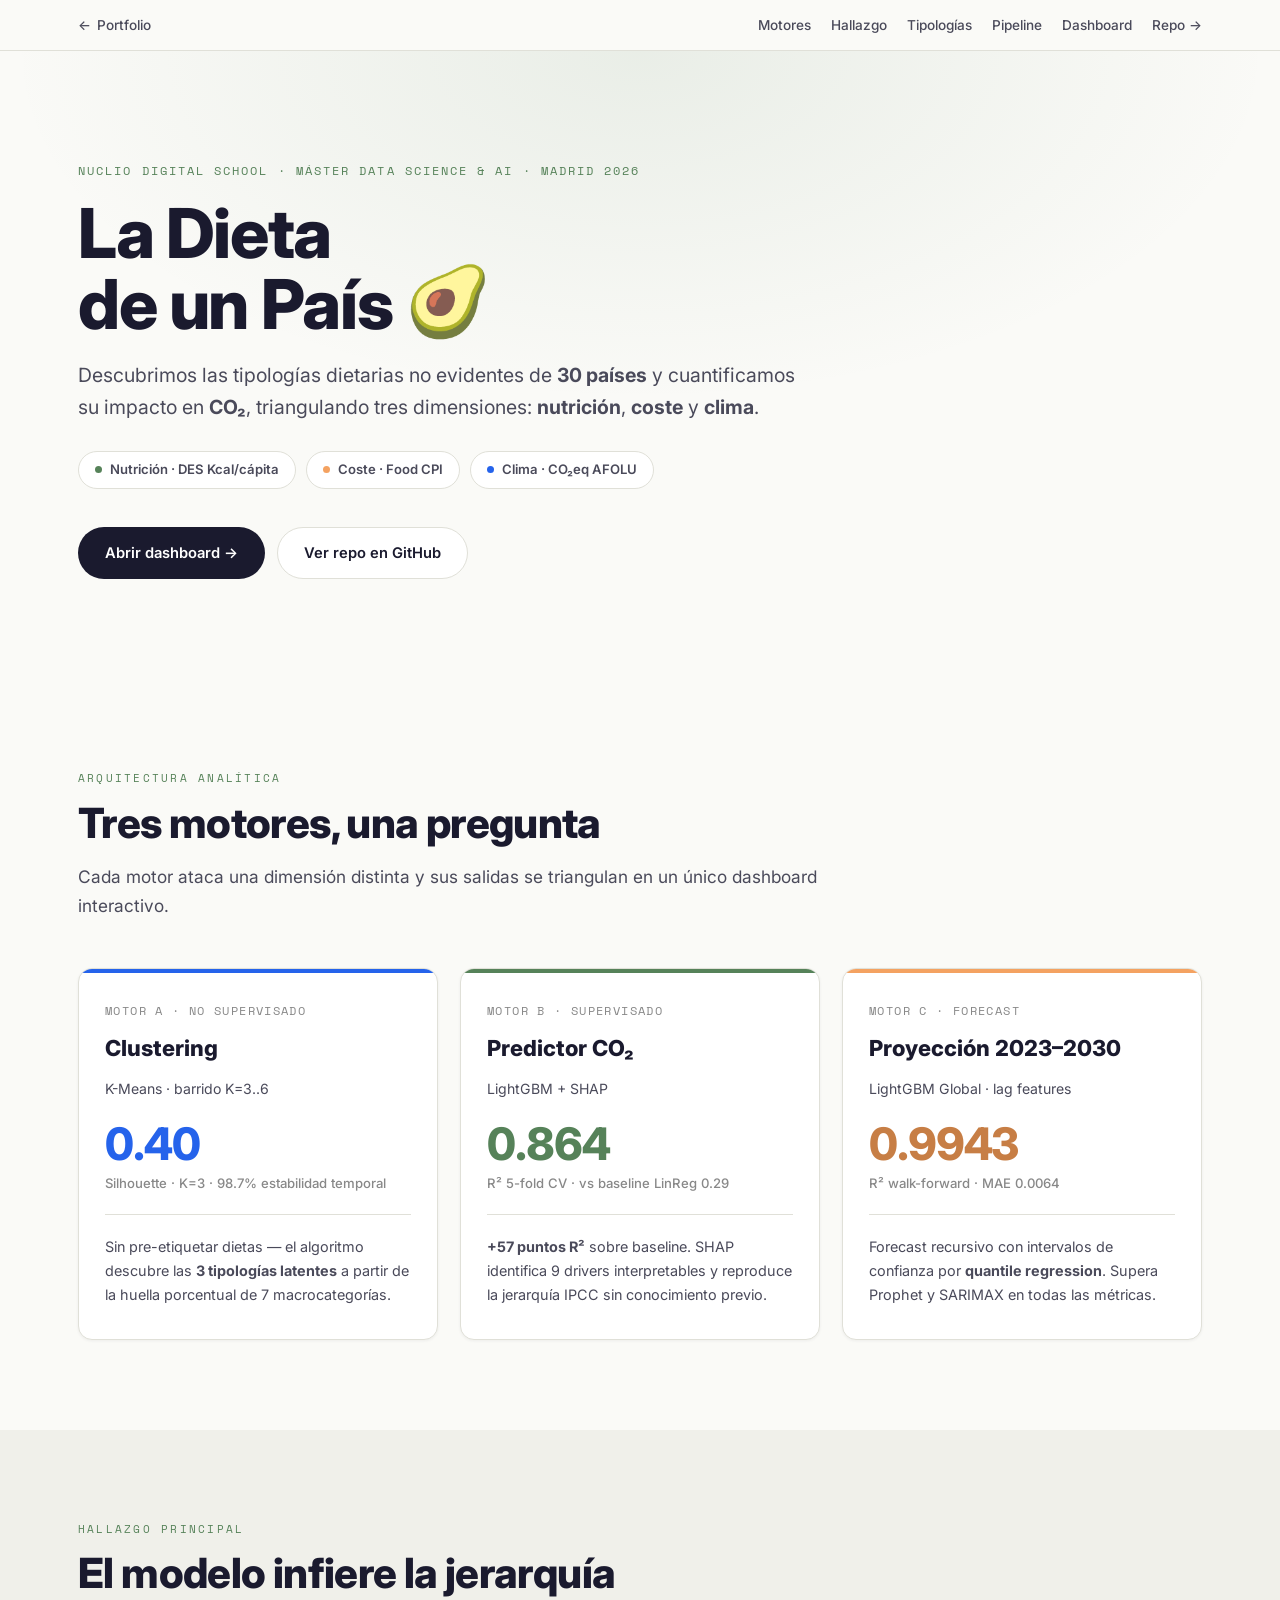
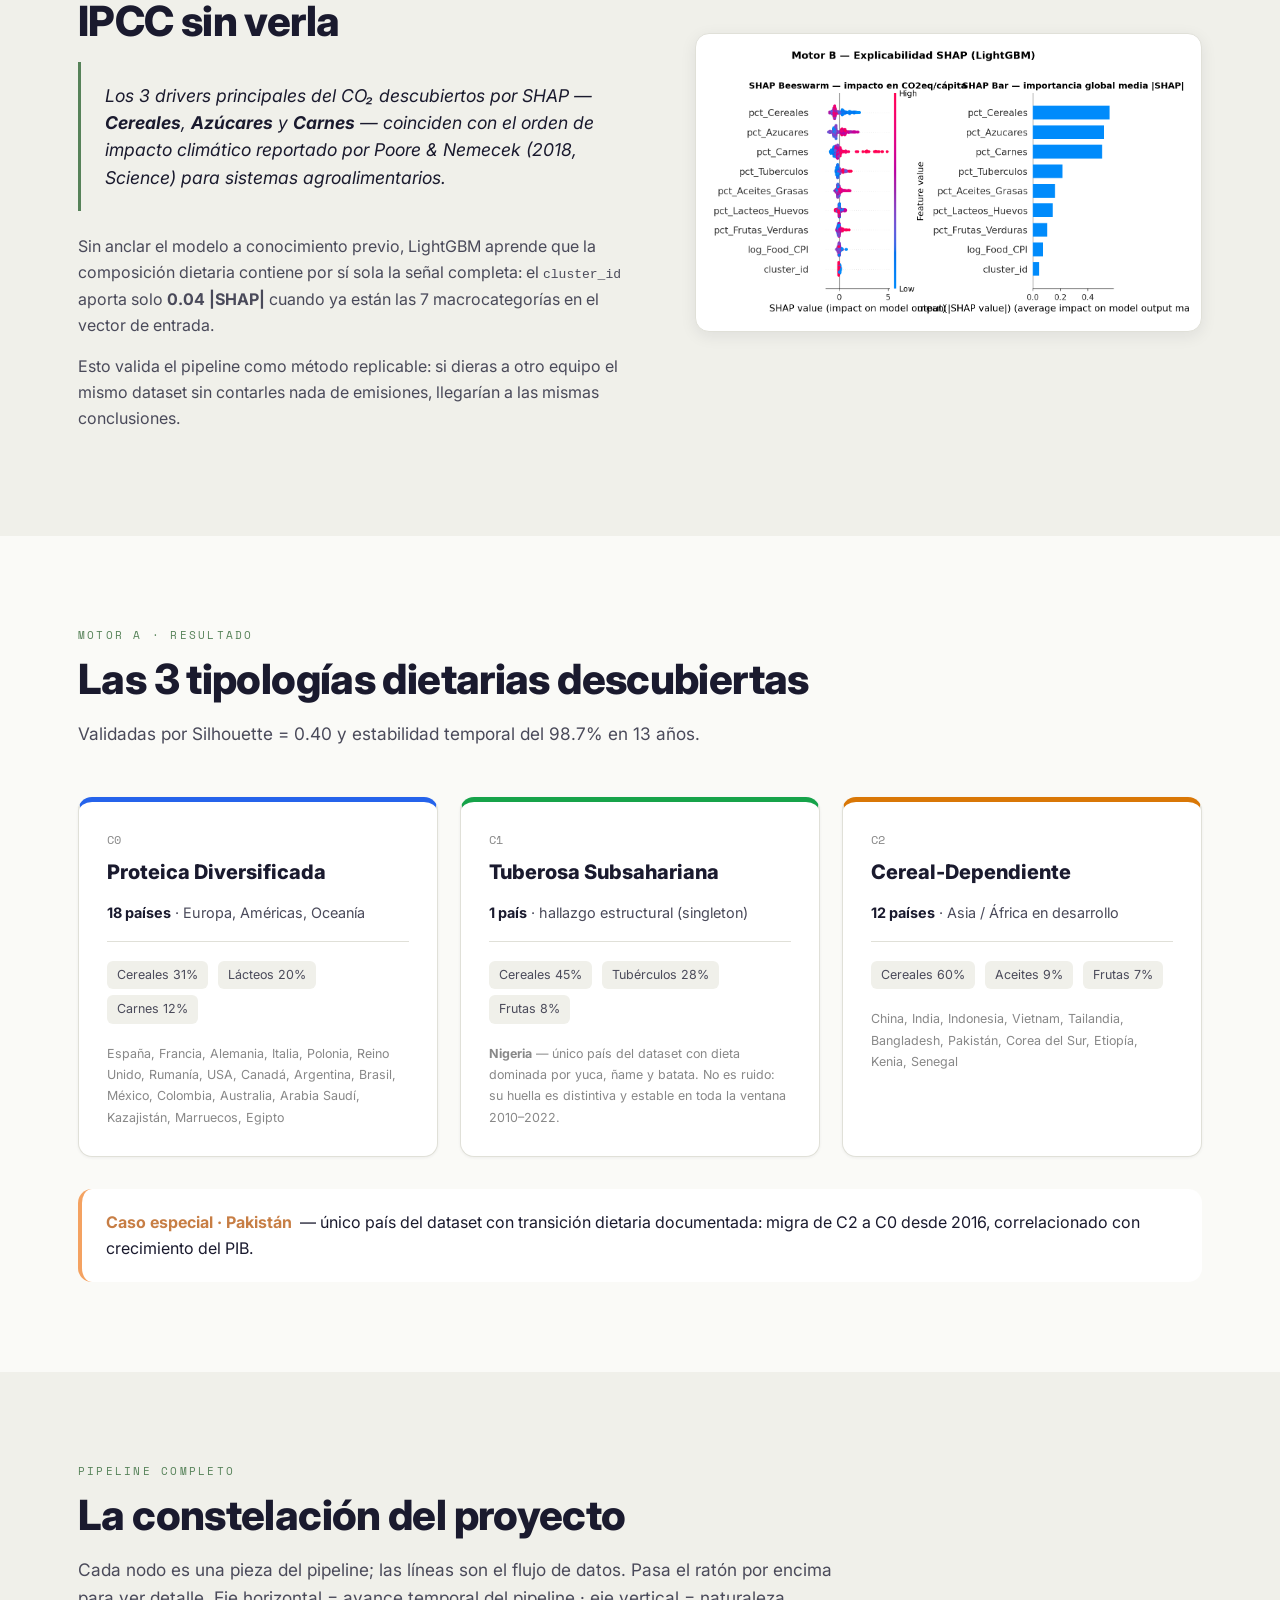
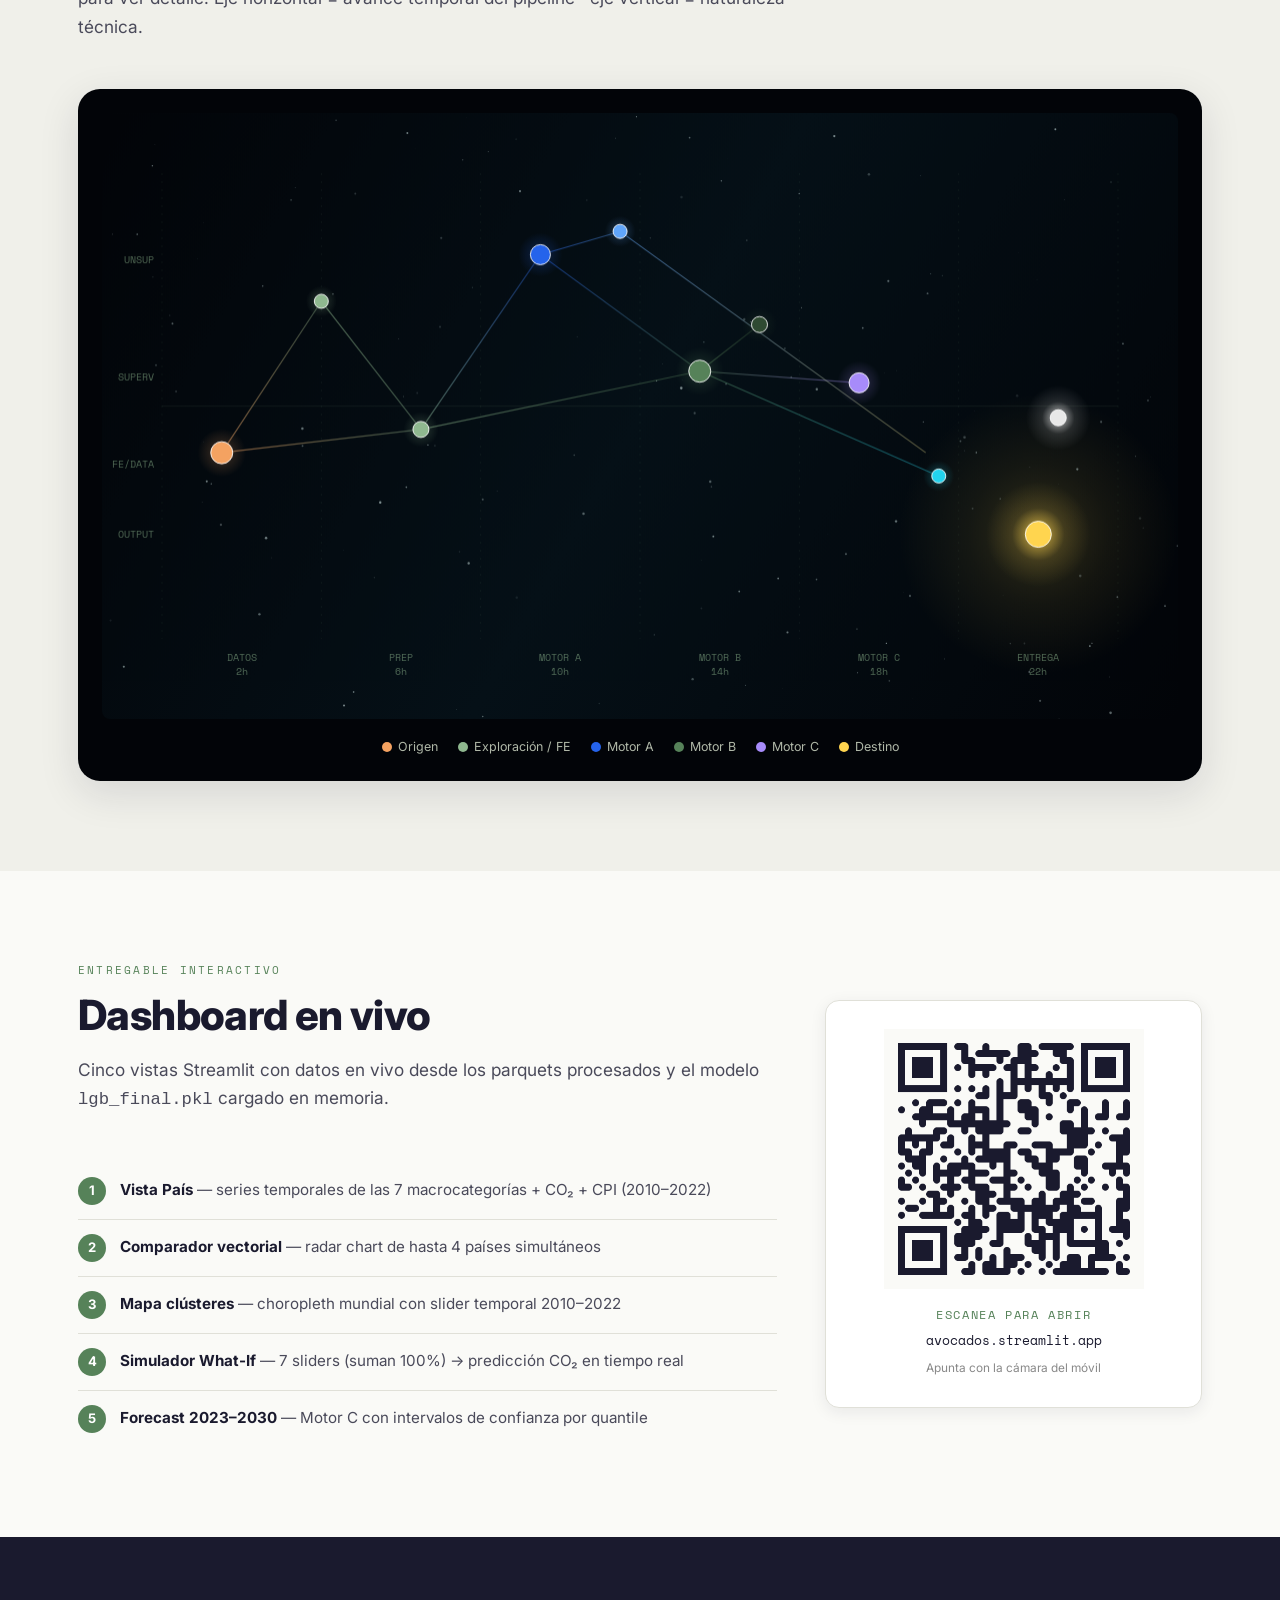
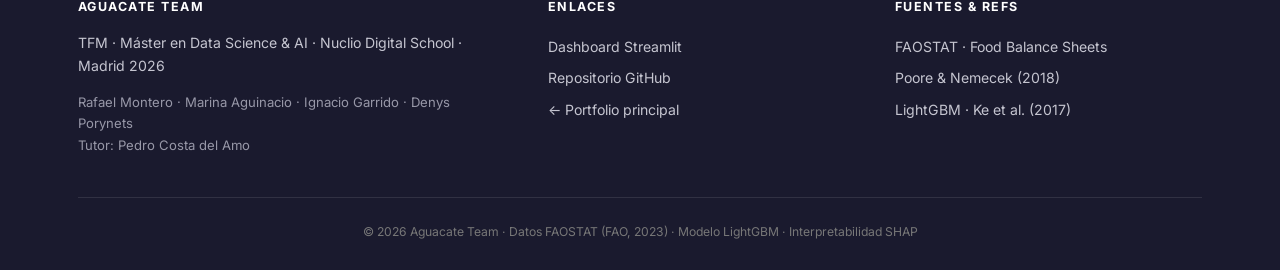
==== docs/index.html @ 92f0bb70 "Add GitHub Pages landing (docs/) — single-page scroll Secciones: - Hero con 3 pills (Nutrición/Coste" ====
<!DOCTYPE html>
<html lang="es">
<head>
<meta charset="UTF-8" />
<meta name="viewport" content="width=device-width, initial-scale=1.0" />
<title>La Dieta de un País · TFM Aguacate Team · Nuclio 2026</title>
<meta name="description" content="TFM Data Science — Triangulación nutrición × coste × clima con FAOSTAT · K-Means + LightGBM + SHAP + Forecast · Dashboard Streamlit" />
<meta name="author" content="Aguacate Team: Rafael Montero, Marina Aguinacio, Ignacio Garrido, Denys Porynets" />
<meta property="og:title" content="La Dieta de un País — TFM Aguacate Team" />
<meta property="og:description" content="Tipologías dietarias globales, huella de carbono y simulación what-if · 30 países · 2010–2030" />
<meta property="og:type" content="website" />

<link rel="preconnect" href="https://fonts.googleapis.com" />
<link rel="preconnect" href="https://fonts.gstatic.com" crossorigin />
<link href="https://fonts.googleapis.com/css2?family=Inter:wght@400;500;600;700;800&family=Space+Mono:wght@400;700&display=swap" rel="stylesheet" />
<link rel="stylesheet" href="assets/css/style.css" />
<link rel="icon" href="data:image/svg+xml,%3Csvg xmlns='http://www.w3.org/2000/svg' viewBox='0 0 100 100'%3E%3Ctext y='.9em' font-size='90'%3E🥑%3C/text%3E%3C/svg%3E" />
</head>
<body>

<!-- ══════════ NAV ══════════ -->
<nav class="nav">
  <div class="nav-inner">
    <a href="https://denysporynets.github.io" class="nav-back">
      <span>←</span> <span>Portfolio</span>
    </a>
    <div class="nav-links">
      <a href="#motores">Motores</a>
      <a href="#hallazgo">Hallazgo</a>
      <a href="#tipologias">Tipologías</a>
      <a href="#pipeline">Pipeline</a>
      <a href="#dashboard">Dashboard</a>
      <a href="https://github.com/denysporynets/tfm-la-dieta-de-un-pais" class="nav-cta">Repo →</a>
    </div>
  </div>
</nav>

<!-- ══════════ HERO ══════════ -->
<header class="hero">
  <div class="container">
    <div class="reveal">
      <div class="hero-eyebrow">Nuclio Digital School · Máster Data Science &amp; AI · Madrid 2026</div>
      <h1>La Dieta <br/>de un País <span class="avocado">🥑</span></h1>
      <p class="hero-sub">
        Descubrimos las tipologías dietarias no evidentes de <b>30 países</b> y cuantificamos
        su impacto en <b>CO₂</b>, triangulando tres dimensiones: <b>nutrición</b>, <b>coste</b> y <b>clima</b>.
      </p>
      <div class="pills">
        <span class="pill"><span class="dot"></span> Nutrición · DES Kcal/cápita</span>
        <span class="pill"><span class="dot"></span> Coste · Food CPI</span>
        <span class="pill"><span class="dot"></span> Clima · CO₂eq AFOLU</span>
      </div>
      <div class="hero-cta">
        <a href="https://avocados.streamlit.app" class="btn btn-primary" target="_blank" rel="noopener">
          Abrir dashboard →
        </a>
        <a href="https://github.com/denysporynets/tfm-la-dieta-de-un-pais" class="btn btn-ghost" target="_blank" rel="noopener">
          Ver repo en GitHub
        </a>
      </div>
    </div>
  </div>
</header>

<!-- ══════════ 3 MOTORES ══════════ -->
<section id="motores">
  <div class="container">
    <div class="reveal">
      <div class="section-eyebrow">Arquitectura analítica</div>
      <h2 class="section-title">Tres motores, una pregunta</h2>
      <p class="section-lead">
        Cada motor ataca una dimensión distinta y sus salidas se triangulan en un único dashboard interactivo.
      </p>
    </div>

    <div class="motor-grid">
      <div class="motor-card motor-a reveal">
        <div class="motor-label">Motor A · No supervisado</div>
        <h3 class="motor-name">Clustering</h3>
        <div class="motor-tech">K-Means · barrido K=3..6</div>
        <div class="motor-metric" data-target="0.40">0.40</div>
        <div class="motor-metric-lbl">Silhouette · K=3 · 98.7% estabilidad temporal</div>
        <div class="motor-desc">
          Sin pre-etiquetar dietas — el algoritmo descubre las <b>3 tipologías latentes</b>
          a partir de la huella porcentual de 7 macrocategorías.
        </div>
      </div>

      <div class="motor-card motor-b reveal">
        <div class="motor-label">Motor B · Supervisado</div>
        <h3 class="motor-name">Predictor CO₂</h3>
        <div class="motor-tech">LightGBM + SHAP</div>
        <div class="motor-metric" data-target="0.864">0.864</div>
        <div class="motor-metric-lbl">R² 5-fold CV · vs baseline LinReg 0.29</div>
        <div class="motor-desc">
          <b>+57 puntos R²</b> sobre baseline. SHAP identifica 9 drivers interpretables
          y reproduce la jerarquía IPCC sin conocimiento previo.
        </div>
      </div>

      <div class="motor-card motor-c reveal">
        <div class="motor-label">Motor C · Forecast</div>
        <h3 class="motor-name">Proyección 2023–2030</h3>
        <div class="motor-tech">LightGBM Global · lag features</div>
        <div class="motor-metric" data-target="0.9943">0.9943</div>
        <div class="motor-metric-lbl">R² walk-forward · MAE 0.0064</div>
        <div class="motor-desc">
          Forecast recursivo con intervalos de confianza por <b>quantile regression</b>.
          Supera Prophet y SARIMAX en todas las métricas.
        </div>
      </div>
    </div>
  </div>
</section>

<!-- ══════════ HALLAZGO ══════════ -->
<section id="hallazgo" class="alt">
  <div class="container">
    <div class="finding">
      <div class="finding-text reveal">
        <div class="section-eyebrow">Hallazgo principal</div>
        <h2 class="section-title">El modelo infiere la jerarquía IPCC sin verla</h2>
        <blockquote>
          Los 3 drivers principales del CO₂ descubiertos por SHAP — <b>Cereales</b>,
          <b>Azúcares</b> y <b>Carnes</b> — coinciden con el orden de impacto climático
          reportado por Poore &amp; Nemecek (2018, Science) para sistemas agroalimentarios.
        </blockquote>
        <p>
          Sin anclar el modelo a conocimiento previo, LightGBM aprende que la composición
          dietaria contiene por sí sola la señal completa: el <code>cluster_id</code> aporta
          solo <b>0.04 |SHAP|</b> cuando ya están las 7 macrocategorías en el vector de entrada.
        </p>
        <p>
          Esto valida el pipeline como método replicable: si dieras a otro equipo el mismo
          dataset sin contarles nada de emisiones, llegarían a las mismas conclusiones.
        </p>
      </div>
      <div class="finding-img reveal">
        <img src="assets/img/shap-global.png" alt="SHAP global beeswarm — 9 drivers CO₂" loading="lazy" />
      </div>
    </div>
  </div>
</section>

<!-- ══════════ TIPOLOGÍAS ══════════ -->
<section id="tipologias">
  <div class="container">
    <div class="reveal">
      <div class="section-eyebrow">Motor A · Resultado</div>
      <h2 class="section-title">Las 3 tipologías dietarias descubiertas</h2>
      <p class="section-lead">
        Validadas por Silhouette = 0.40 y estabilidad temporal del 98.7% en 13 años.
      </p>
    </div>

    <div class="cluster-grid">
      <div class="cluster-card c0 reveal">
        <div class="cluster-id">C0</div>
        <h3 class="cluster-name">Proteica Diversificada</h3>
        <div class="cluster-n"><b>18 países</b> · Europa, Américas, Oceanía</div>
        <div class="cluster-centroid">
          <span class="macro">Cereales 31%</span>
          <span class="macro">Lácteos 20%</span>
          <span class="macro">Carnes 12%</span>
        </div>
        <div class="cluster-countries">
          España, Francia, Alemania, Italia, Polonia, Reino Unido, Rumanía, USA, Canadá,
          Argentina, Brasil, México, Colombia, Australia, Arabia Saudí, Kazajistán, Marruecos, Egipto
        </div>
      </div>

      <div class="cluster-card c1 reveal">
        <div class="cluster-id">C1</div>
        <h3 class="cluster-name">Tuberosa Subsahariana</h3>
        <div class="cluster-n"><b>1 país</b> · hallazgo estructural (singleton)</div>
        <div class="cluster-centroid">
          <span class="macro">Cereales 45%</span>
          <span class="macro">Tubérculos 28%</span>
          <span class="macro">Frutas 8%</span>
        </div>
        <div class="cluster-countries">
          <b>Nigeria</b> — único país del dataset con dieta dominada por yuca, ñame y batata.
          No es ruido: su huella es distintiva y estable en toda la ventana 2010–2022.
        </div>
      </div>

      <div class="cluster-card c2 reveal">
        <div class="cluster-id">C2</div>
        <h3 class="cluster-name">Cereal-Dependiente</h3>
        <div class="cluster-n"><b>12 países</b> · Asia / África en desarrollo</div>
        <div class="cluster-centroid">
          <span class="macro">Cereales 60%</span>
          <span class="macro">Aceites 9%</span>
          <span class="macro">Frutas 7%</span>
        </div>
        <div class="cluster-countries">
          China, India, Indonesia, Vietnam, Tailandia, Bangladesh, Pakistán, Corea del Sur,
          Etiopía, Kenia, Senegal
        </div>
      </div>
    </div>

    <div class="cluster-special reveal">
      <strong>Caso especial · Pakistán</strong> &nbsp;— único país del dataset con transición
      dietaria documentada: migra de C2 a C0 desde 2016, correlacionado con crecimiento del PIB.
    </div>
  </div>
</section>

<!-- ══════════ PIPELINE · STELLAR CHART ══════════ -->
<section id="pipeline" class="alt">
  <div class="container">
    <div class="reveal">
      <div class="section-eyebrow">Pipeline completo</div>
      <h2 class="section-title">La constelación del proyecto</h2>
      <p class="section-lead">
        Cada nodo es una pieza del pipeline; las líneas son el flujo de datos. Pasa el ratón
        por encima para ver detalle. Eje horizontal = avance temporal del pipeline · eje vertical = naturaleza técnica.
      </p>
    </div>

    <div class="stellar-wrap reveal">
      <div class="stellar-canvas-holder">
        <canvas id="stellarCanvas"></canvas>
        <div class="stellar-tooltip" id="stellarTooltip">
          <div class="tt-id"></div>
          <div class="tt-name"></div>
          <div class="tt-desc"></div>
        </div>
      </div>
      <div class="stellar-legend">
        <span><span class="lg-dot" style="background:#f4a261"></span>Origen</span>
        <span><span class="lg-dot" style="background:#8fb88f"></span>Exploración / FE</span>
        <span><span class="lg-dot" style="background:#2563eb"></span>Motor A</span>
        <span><span class="lg-dot" style="background:#568259"></span>Motor B</span>
        <span><span class="lg-dot" style="background:#a78bfa"></span>Motor C</span>
        <span><span class="lg-dot" style="background:#ffd54f"></span>Destino</span>
      </div>
    </div>
  </div>
</section>

<!-- ══════════ DASHBOARD ══════════ -->
<section id="dashboard">
  <div class="container">
    <div class="dashboard-showcase">
      <div class="reveal">
        <div class="section-eyebrow">Entregable interactivo</div>
        <h2 class="section-title">Dashboard en vivo</h2>
        <p class="section-lead">
          Cinco vistas Streamlit con datos en vivo desde los parquets procesados y el modelo
          <code>lgb_final.pkl</code> cargado en memoria.
        </p>
        <ul class="dashboard-features">
          <li>
            <span class="num">1</span>
            <div><b>Vista País</b> — series temporales de las 7 macrocategorías + CO₂ + CPI (2010–2022)</div>
          </li>
          <li>
            <span class="num">2</span>
            <div><b>Comparador vectorial</b> — radar chart de hasta 4 países simultáneos</div>
          </li>
          <li>
            <span class="num">3</span>
            <div><b>Mapa clústeres</b> — choropleth mundial con slider temporal 2010–2022</div>
          </li>
          <li>
            <span class="num">4</span>
            <div><b>Simulador What-If</b> — 7 sliders (suman 100%) → predicción CO₂ en tiempo real</div>
          </li>
          <li>
            <span class="num">5</span>
            <div><b>Forecast 2023–2030</b> — Motor C con intervalos de confianza por quantile</div>
          </li>
        </ul>
      </div>

      <div class="qr-card reveal">
        <img src="assets/img/qr-dashboard.png" alt="QR al dashboard Streamlit" />
        <div class="qr-label">Escanea para abrir</div>
        <div class="qr-url">avocados.streamlit.app</div>
        <div class="qr-hint">Apunta con la cámara del móvil</div>
      </div>
    </div>
  </div>
</section>

<!-- ══════════ FOOTER ══════════ -->
<footer class="footer">
  <div class="container">
    <div class="footer-grid">
      <div>
        <h4>Aguacate Team</h4>
        <p style="margin:0 0 14px; color:#c5c5d0;">
          TFM · Máster en Data Science &amp; AI · Nuclio Digital School · Madrid 2026
        </p>
        <p style="margin:0; color:#9898a8; font-size:0.82rem;">
          Rafael Montero · Marina Aguinacio · Ignacio Garrido · Denys Porynets<br/>
          Tutor: Pedro Costa del Amo
        </p>
      </div>
      <div>
        <h4>Enlaces</h4>
        <ul>
          <li><a href="https://avocados.streamlit.app" target="_blank" rel="noopener">Dashboard Streamlit</a></li>
          <li><a href="https://github.com/denysporynets/tfm-la-dieta-de-un-pais" target="_blank" rel="noopener">Repositorio GitHub</a></li>
          <li><a href="https://denysporynets.github.io" target="_blank" rel="noopener">← Portfolio principal</a></li>
        </ul>
      </div>
      <div>
        <h4>Fuentes &amp; refs</h4>
        <ul>
          <li><a href="https://www.fao.org/faostat/en/#data/FBS" target="_blank" rel="noopener">FAOSTAT · Food Balance Sheets</a></li>
          <li><a href="https://www.science.org/doi/10.1126/science.aaq0216" target="_blank" rel="noopener">Poore &amp; Nemecek (2018)</a></li>
          <li><a href="https://lightgbm.readthedocs.io" target="_blank" rel="noopener">LightGBM · Ke et al. (2017)</a></li>
        </ul>
      </div>
    </div>
    <div class="footer-copy">
      © 2026 Aguacate Team · Datos FAOSTAT (FAO, 2023) · Modelo LightGBM · Interpretabilidad SHAP
    </div>
  </div>
</footer>

<script src="assets/js/main.js"></script>
</body>
</html>
---- docs/assets/css/style.css ----
/* ══════════════════════════════════════════════════════════════════
   La Dieta de un País — TFM Landing · Aguacate Team · Nuclio 2026
   Paleta: aguacate académico sobre hueso cálido
   ══════════════════════════════════════════════════════════════════ */

:root {
  --primary: #568259;
  --primary-dark: #2f4a32;
  --primary-light: #8fb88f;
  --accent: #f4a261;
  --accent-dark: #c77e45;
  --bg: #fafaf7;
  --bg-alt: #f0f0ea;
  --ink: #1a1a2e;
  --ink-soft: #4a4a5a;
  --ink-mute: #888;
  --line: #e0e0d8;

  --cluster-0: #2563eb;
  --cluster-1: #16a34a;
  --cluster-2: #d97706;

  --shadow-sm: 0 1px 3px rgba(26, 26, 46, 0.06);
  --shadow-md: 0 4px 16px rgba(26, 26, 46, 0.08);
  --shadow-lg: 0 12px 40px rgba(26, 26, 46, 0.12);

  --radius: 14px;
  --radius-sm: 8px;
  --radius-lg: 22px;

  --font-sans: -apple-system, BlinkMacSystemFont, "Inter", "Segoe UI", Roboto, sans-serif;
  --font-mono: "Space Mono", "SF Mono", Consolas, monospace;
}

* { box-sizing: border-box; }
html { scroll-behavior: smooth; }
body {
  margin: 0;
  padding: 0;
  font-family: var(--font-sans);
  color: var(--ink);
  background: var(--bg);
  line-height: 1.65;
  -webkit-font-smoothing: antialiased;
}
a { color: var(--primary); text-decoration: none; }
a:hover { color: var(--primary-dark); }
img { max-width: 100%; display: block; }

.container {
  max-width: 1180px;
  margin: 0 auto;
  padding: 0 28px;
}

/* ── NAV ───────────────────────────────────────────────────────── */
.nav {
  position: sticky;
  top: 0;
  z-index: 100;
  background: rgba(250, 250, 247, 0.92);
  backdrop-filter: saturate(1.2) blur(10px);
  border-bottom: 1px solid var(--line);
}
.nav-inner {
  display: flex;
  justify-content: space-between;
  align-items: center;
  padding: 14px 28px;
  max-width: 1180px;
  margin: 0 auto;
}
.nav-back {
  display: inline-flex;
  align-items: center;
  gap: 6px;
  font-size: 0.85rem;
  color: var(--ink-soft);
  font-weight: 500;
}
.nav-back:hover { color: var(--primary); }
.nav-links { display: flex; gap: 20px; }
.nav-links a {
  font-size: 0.85rem;
  color: var(--ink-soft);
  font-weight: 500;
}
.nav-links a:hover { color: var(--primary); }

/* ── HERO ──────────────────────────────────────────────────────── */
.hero {
  position: relative;
  padding: 110px 0 100px;
  overflow: hidden;
  background: radial-gradient(ellipse 900px 500px at 50% 0%, rgba(86, 130, 89, 0.10) 0%, transparent 70%);
}
.hero-eyebrow {
  font-family: var(--font-mono);
  font-size: 0.72rem;
  letter-spacing: 0.18em;
  text-transform: uppercase;
  color: var(--primary);
  margin-bottom: 18px;
}
.hero h1 {
  font-size: clamp(2.6rem, 5.5vw, 4.3rem);
  font-weight: 800;
  line-height: 1.02;
  margin: 0 0 20px;
  color: var(--ink);
  letter-spacing: -0.02em;
}
.hero h1 .avocado { display: inline-block; transform: translateY(-4px); }
.hero-sub {
  font-size: 1.22rem;
  color: var(--ink-soft);
  max-width: 720px;
  margin: 0 0 28px;
}
.pills {
  display: flex;
  gap: 10px;
  flex-wrap: wrap;
  margin-bottom: 38px;
}
.pill {
  padding: 7px 16px;
  border-radius: 999px;
  background: white;
  border: 1px solid var(--line);
  font-size: 0.82rem;
  font-weight: 600;
  color: var(--ink-soft);
  display: inline-flex;
  align-items: center;
  gap: 8px;
}
.pill .dot {
  width: 7px; height: 7px; border-radius: 50%;
  background: var(--primary);
}
.pill:nth-child(2) .dot { background: var(--accent); }
.pill:nth-child(3) .dot { background: var(--cluster-0); }

.hero-cta { display: flex; gap: 12px; flex-wrap: wrap; }
.btn {
  padding: 13px 26px;
  border-radius: 999px;
  font-weight: 600;
  font-size: 0.92rem;
  border: 1.5px solid transparent;
  transition: transform 0.15s ease, box-shadow 0.2s ease;
  cursor: pointer;
  display: inline-flex;
  align-items: center;
  gap: 8px;
}
.btn:hover { transform: translateY(-2px); box-shadow: var(--shadow-md); }
.btn-primary {
  background: var(--ink);
  color: white;
}
.btn-primary:hover { background: var(--primary-dark); color: white; }
.btn-ghost {
  background: white;
  color: var(--ink);
  border-color: var(--line);
}

/* ── SECTION ───────────────────────────────────────────────────── */
section {
  padding: 90px 0;
}
section.alt { background: var(--bg-alt); }
.section-eyebrow {
  font-family: var(--font-mono);
  font-size: 0.7rem;
  letter-spacing: 0.2em;
  text-transform: uppercase;
  color: var(--primary);
  margin-bottom: 12px;
}
.section-title {
  font-size: clamp(1.8rem, 3.6vw, 2.6rem);
  font-weight: 800;
  margin: 0 0 16px;
  letter-spacing: -0.015em;
  line-height: 1.15;
}
.section-lead {
  font-size: 1.08rem;
  color: var(--ink-soft);
  max-width: 760px;
  margin: 0 0 48px;
}

/* ── MOTOR CARDS ───────────────────────────────────────────────── */
.motor-grid {
  display: grid;
  grid-template-columns: repeat(3, 1fr);
  gap: 22px;
}
.motor-card {
  background: white;
  border-radius: var(--radius);
  padding: 32px 26px;
  box-shadow: var(--shadow-sm);
  border: 1px solid var(--line);
  position: relative;
  overflow: hidden;
  transition: transform 0.3s ease, box-shadow 0.3s ease;
}
.motor-card:hover { transform: translateY(-6px); box-shadow: var(--shadow-lg); }
.motor-card::before {
  content: '';
  position: absolute;
  top: 0; left: 0; right: 0;
  height: 4px;
}
.motor-card.motor-a::before { background: var(--cluster-0); }
.motor-card.motor-b::before { background: var(--primary); }
.motor-card.motor-c::before { background: var(--accent); }

.motor-label {
  font-family: var(--font-mono);
  font-size: 0.72rem;
  letter-spacing: 0.12em;
  color: var(--ink-mute);
  text-transform: uppercase;
  margin-bottom: 10px;
}
.motor-name {
  font-size: 1.38rem;
  font-weight: 800;
  margin: 0 0 10px;
}
.motor-tech {
  font-size: 0.88rem;
  color: var(--ink-soft);
  margin-bottom: 22px;
}
.motor-metric {
  font-size: 2.8rem;
  font-weight: 800;
  letter-spacing: -0.025em;
  line-height: 1;
  font-variant-numeric: tabular-nums;
  color: var(--ink);
}
.motor-a .motor-metric { color: var(--cluster-0); }
.motor-b .motor-metric { color: var(--primary); }
.motor-c .motor-metric { color: var(--accent-dark); }
.motor-metric-lbl {
  font-size: 0.82rem;
  color: var(--ink-mute);
  margin-top: 6px;
  font-weight: 500;
}
.motor-desc {
  font-size: 0.9rem;
  color: var(--ink-soft);
  margin-top: 20px;
  padding-top: 20px;
  border-top: 1px solid var(--line);
}

/* ── FINDING (Poore & Nemecek) ──────────────────────────────────── */
.finding {
  display: grid;
  grid-template-columns: 1.05fr 0.95fr;
  gap: 56px;
  align-items: center;
}
.finding-text blockquote {
  margin: 0 0 22px;
  padding: 20px 0 20px 24px;
  border-left: 3px solid var(--primary);
  font-size: 1.1rem;
  color: var(--ink);
  line-height: 1.55;
  font-style: italic;
}
.finding-text p { color: var(--ink-soft); margin: 14px 0; }
.finding-img {
  border-radius: var(--radius);
  box-shadow: var(--shadow-md);
  border: 1px solid var(--line);
  background: white;
  padding: 12px;
}

/* ── TIPOLOGÍAS ────────────────────────────────────────────────── */
.cluster-grid {
  display: grid;
  grid-template-columns: repeat(3, 1fr);
  gap: 22px;
}
.cluster-card {
  background: white;
  border-radius: var(--radius);
  padding: 28px;
  box-shadow: var(--shadow-sm);
  border: 1px solid var(--line);
  border-top: 5px solid;
  transition: transform 0.3s ease;
}
.cluster-card:hover { transform: translateY(-4px); }
.cluster-card.c0 { border-top-color: var(--cluster-0); }
.cluster-card.c1 { border-top-color: var(--cluster-1); }
.cluster-card.c2 { border-top-color: var(--cluster-2); }
.cluster-id {
  font-family: var(--font-mono);
  font-size: 0.78rem;
  color: var(--ink-mute);
  margin-bottom: 6px;
}
.cluster-name { font-size: 1.25rem; font-weight: 800; margin: 0 0 12px; }
.cluster-n {
  font-size: 0.9rem;
  color: var(--ink-soft);
  padding-bottom: 16px;
  margin-bottom: 16px;
  border-bottom: 1px solid var(--line);
}
.cluster-n b { color: var(--ink); font-weight: 700; }
.cluster-centroid {
  font-size: 0.85rem;
  color: var(--ink-soft);
  line-height: 1.8;
}
.cluster-centroid .macro {
  display: inline-block;
  margin: 3px 6px 3px 0;
  padding: 3px 10px;
  background: var(--bg-alt);
  border-radius: 6px;
  font-size: 0.78rem;
}
.cluster-countries {
  margin-top: 16px;
  font-size: 0.78rem;
  color: var(--ink-mute);
  line-height: 1.7;
}
.cluster-special {
  margin-top: 32px;
  padding: 20px 24px;
  background: white;
  border-radius: var(--radius);
  border-left: 4px solid var(--accent);
}
.cluster-special strong { color: var(--accent-dark); }

/* ── PIPELINE (STELLAR CHART) ──────────────────────────────────── */
.stellar-wrap {
  background: #020408;
  border-radius: var(--radius-lg);
  padding: 24px;
  box-shadow: var(--shadow-lg);
  position: relative;
  overflow: hidden;
}
.stellar-canvas-holder {
  position: relative;
  width: 100%;
  aspect-ratio: 16 / 9;
}
#stellarCanvas {
  display: block;
  width: 100%;
  height: 100%;
  border-radius: calc(var(--radius-lg) - 14px);
}
.stellar-tooltip {
  position: absolute;
  pointer-events: none;
  background: rgba(2, 4, 8, 0.95);
  border: 1px solid rgba(143, 184, 143, 0.4);
  padding: 10px 14px;
  border-radius: 10px;
  color: #e8e8e8;
  font-size: 0.82rem;
  max-width: 280px;
  opacity: 0;
  transition: opacity 0.15s ease;
  z-index: 10;
  backdrop-filter: blur(8px);
}
.stellar-tooltip.visible { opacity: 1; }
.stellar-tooltip .tt-id {
  font-family: var(--font-mono);
  font-size: 0.68rem;
  color: var(--primary-light);
  letter-spacing: 0.1em;
  margin-bottom: 4px;
}
.stellar-tooltip .tt-name {
  font-weight: 700;
  color: #fff;
  margin-bottom: 6px;
  font-size: 0.95rem;
}
.stellar-tooltip .tt-desc { color: #b0b8a8; font-size: 0.78rem; line-height: 1.5; }
.stellar-legend {
  display: flex;
  gap: 20px;
  flex-wrap: wrap;
  justify-content: center;
  margin-top: 18px;
  font-size: 0.78rem;
  color: #b0b8a8;
}
.stellar-legend .lg-dot {
  display: inline-block;
  width: 10px; height: 10px;
  border-radius: 50%;
  margin-right: 6px;
  vertical-align: middle;
}

/* ── DASHBOARD (QR + screenshot) ───────────────────────────────── */
.dashboard-showcase {
  display: grid;
  grid-template-columns: 1.3fr 0.7fr;
  gap: 48px;
  align-items: center;
}
.dashboard-features { list-style: none; padding: 0; margin: 24px 0 0; }
.dashboard-features li {
  padding: 14px 0;
  border-bottom: 1px solid var(--line);
  display: flex;
  align-items: flex-start;
  gap: 14px;
  color: var(--ink-soft);
  font-size: 0.95rem;
}
.dashboard-features li:last-child { border-bottom: 0; }
.dashboard-features .num {
  display: inline-flex;
  min-width: 28px; height: 28px;
  border-radius: 50%;
  background: var(--primary);
  color: white;
  font-size: 0.82rem;
  font-weight: 700;
  align-items: center;
  justify-content: center;
  flex-shrink: 0;
}
.dashboard-features b { color: var(--ink); }

.qr-card {
  background: white;
  border-radius: var(--radius);
  padding: 28px 24px;
  box-shadow: var(--shadow-md);
  border: 1px solid var(--line);
  text-align: center;
}
.qr-card img { width: 100%; max-width: 260px; margin: 0 auto 16px; }
.qr-card .qr-label {
  font-family: var(--font-mono);
  font-size: 0.72rem;
  letter-spacing: 0.14em;
  color: var(--primary);
  margin-bottom: 6px;
  text-transform: uppercase;
}
.qr-card .qr-url {
  font-family: var(--font-mono);
  font-size: 0.82rem;
  color: var(--ink);
  word-break: break-all;
  margin-bottom: 8px;
}
.qr-card .qr-hint { font-size: 0.74rem; color: var(--ink-mute); }

/* ── FOOTER ────────────────────────────────────────────────────── */
.footer {
  background: var(--ink);
  color: #c5c5d0;
  padding: 60px 0 30px;
  font-size: 0.88rem;
}
.footer-grid {
  display: grid;
  grid-template-columns: 1.4fr 1fr 1fr;
  gap: 40px;
  margin-bottom: 40px;
}
.footer h4 {
  color: white;
  font-size: 0.78rem;
  letter-spacing: 0.12em;
  text-transform: uppercase;
  margin: 0 0 14px;
}
.footer ul { list-style: none; padding: 0; margin: 0; }
.footer li { padding: 4px 0; }
.footer a { color: #c5c5d0; }
.footer a:hover { color: var(--primary-light); }
.footer-copy {
  padding-top: 24px;
  border-top: 1px solid rgba(255,255,255,0.1);
  text-align: center;
  color: #777;
  font-size: 0.76rem;
}

/* ── REVEAL ON SCROLL ──────────────────────────────────────────── */
.reveal {
  opacity: 0;
  transform: translateY(22px);
  transition: opacity 0.7s ease, transform 0.7s ease;
}
.reveal.visible { opacity: 1; transform: none; }

/* ── RESPONSIVE ────────────────────────────────────────────────── */
@media (max-width: 860px) {
  .motor-grid, .cluster-grid { grid-template-columns: 1fr; }
  .finding { grid-template-columns: 1fr; gap: 32px; }
  .dashboard-showcase { grid-template-columns: 1fr; }
  .footer-grid { grid-template-columns: 1fr; gap: 24px; }
  .nav-links { gap: 12px; }
  .nav-links a { font-size: 0.8rem; }
  section { padding: 60px 0; }
  .hero { padding: 70px 0 60px; }
}
@media (max-width: 540px) {
  .nav-links a:not(.nav-cta) { display: none; }
}
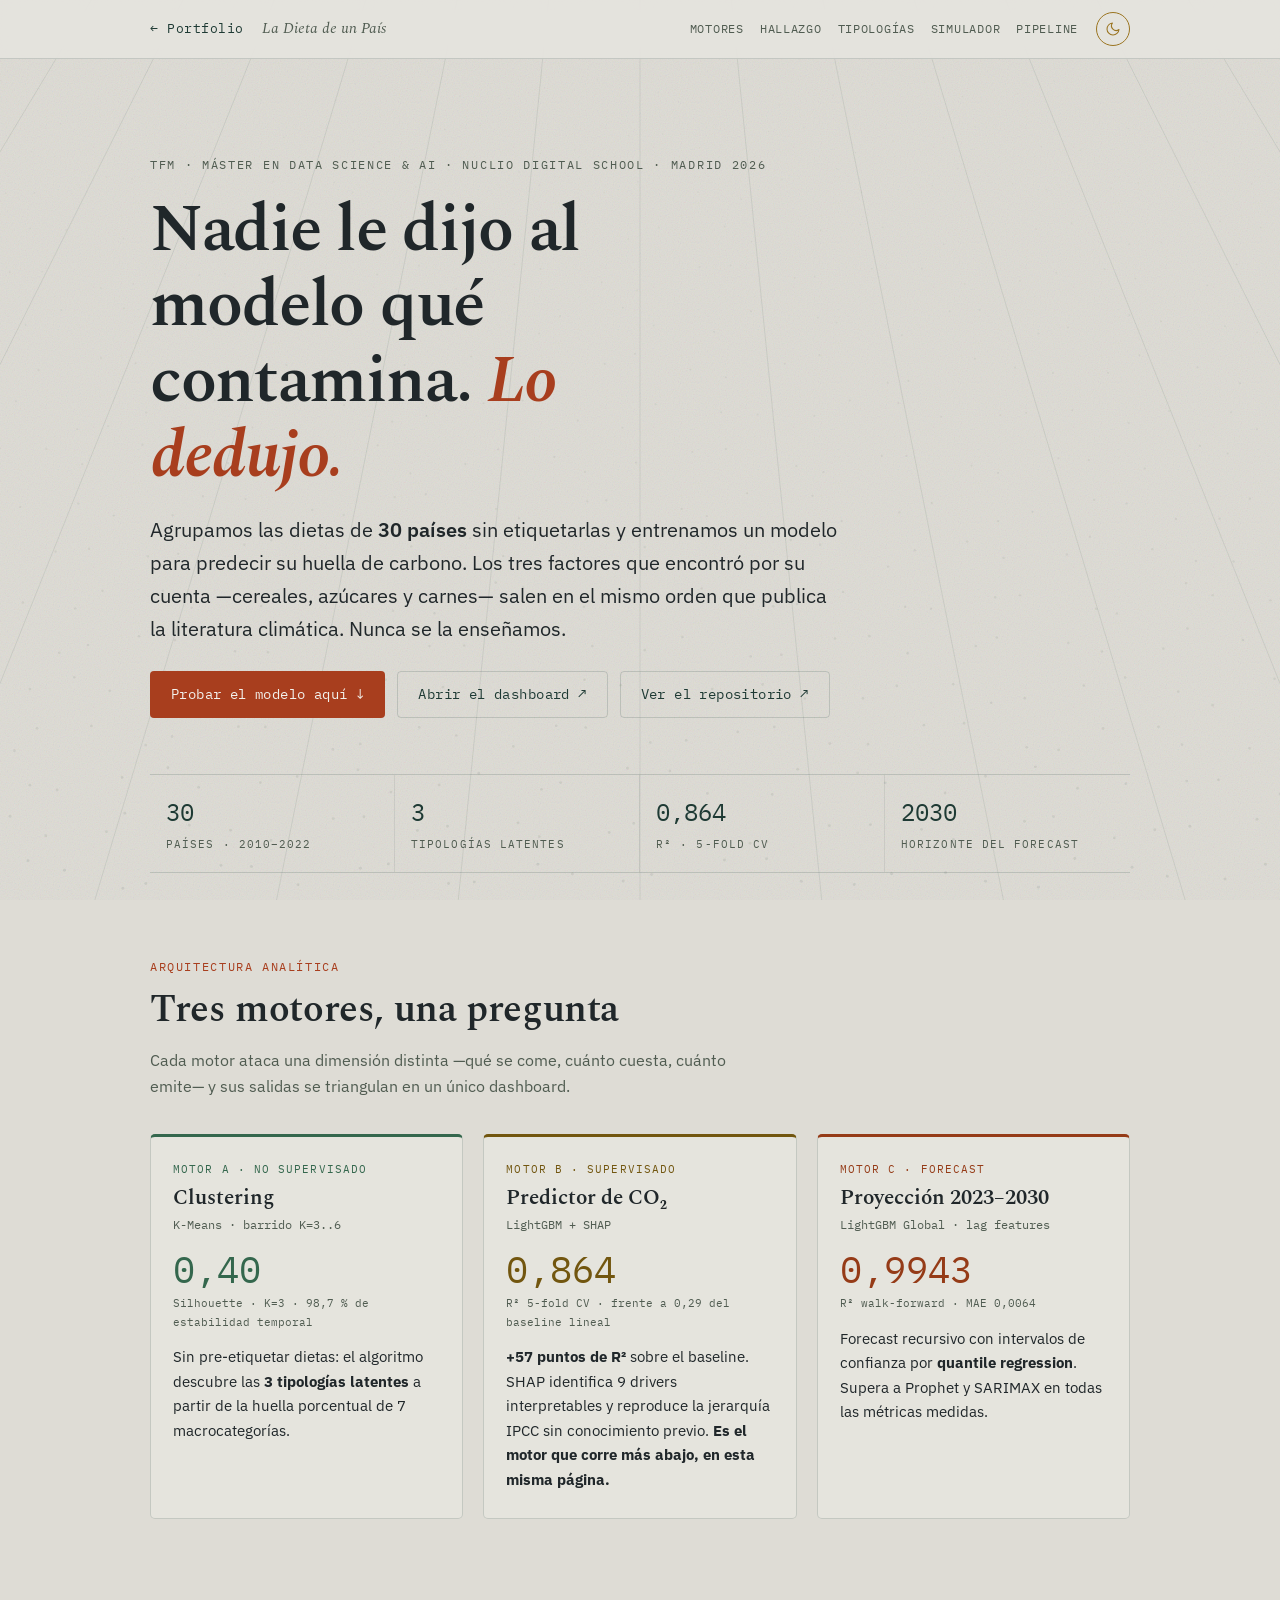
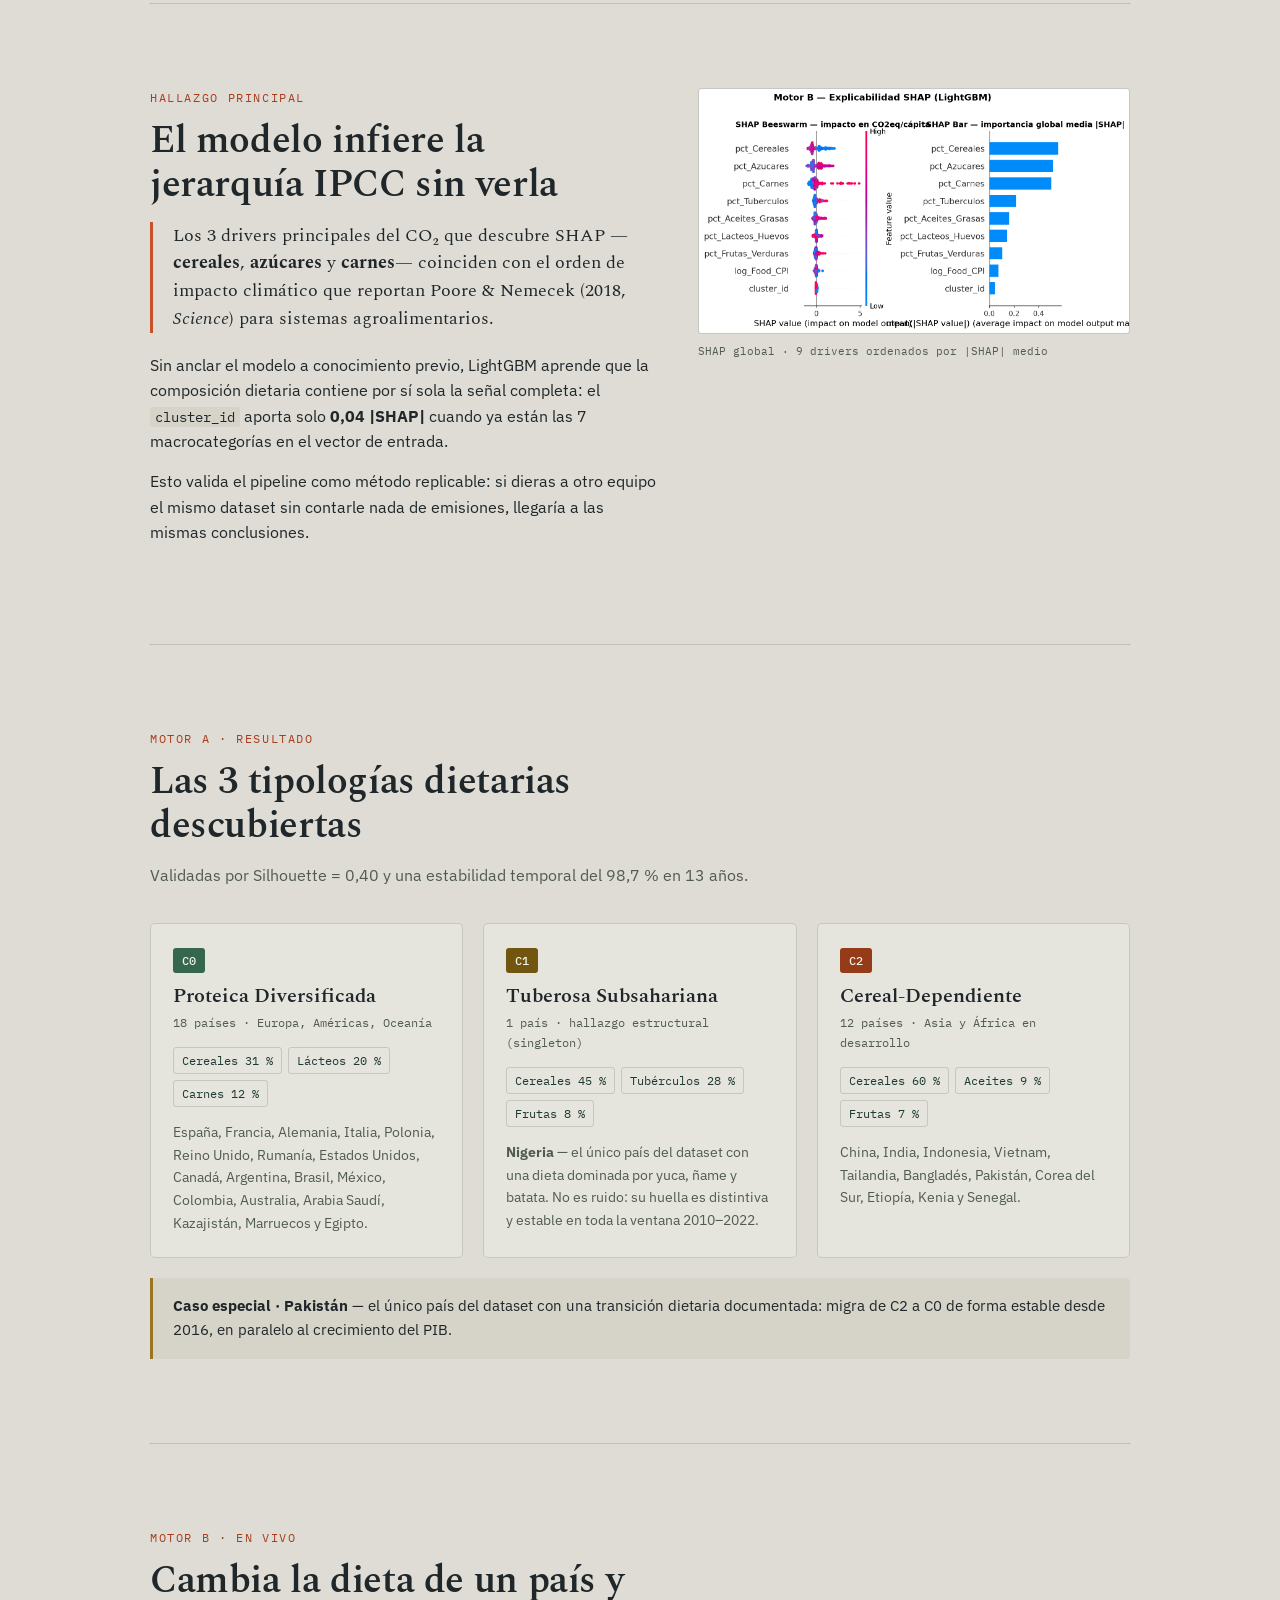
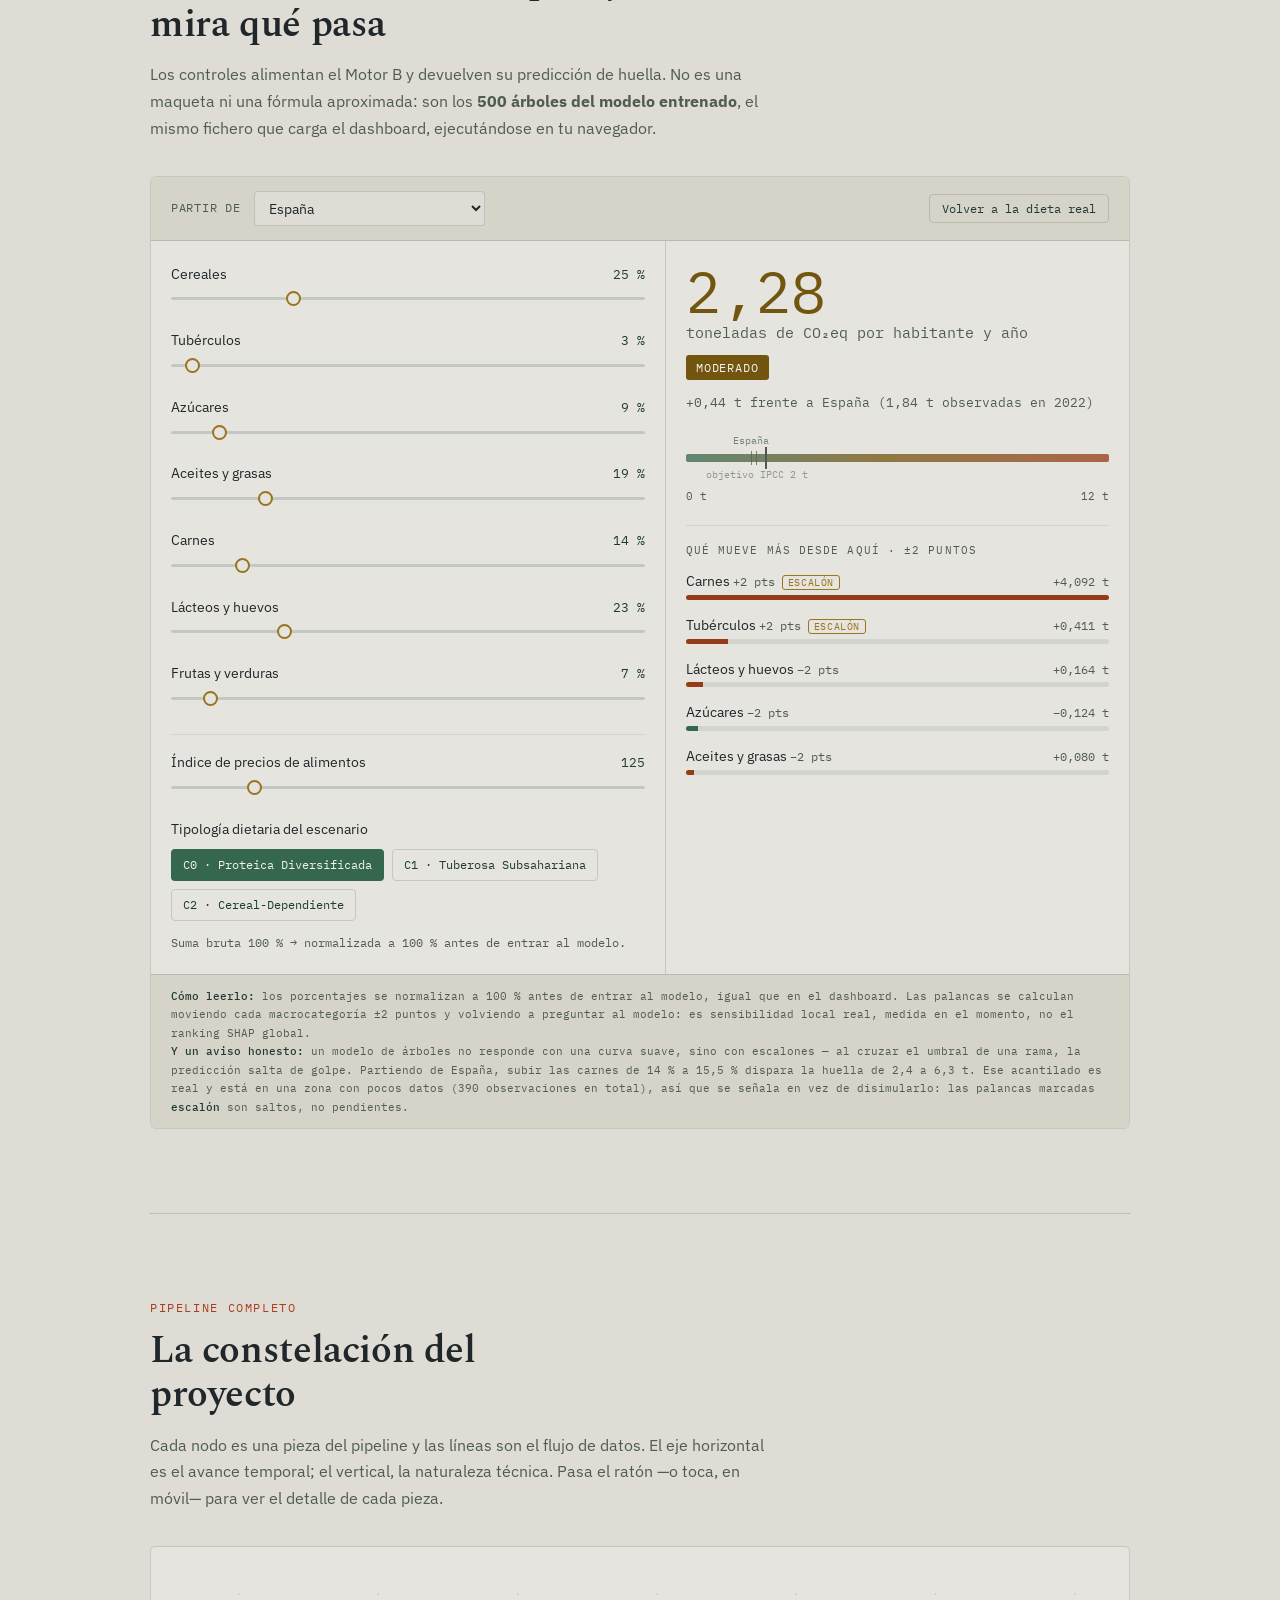
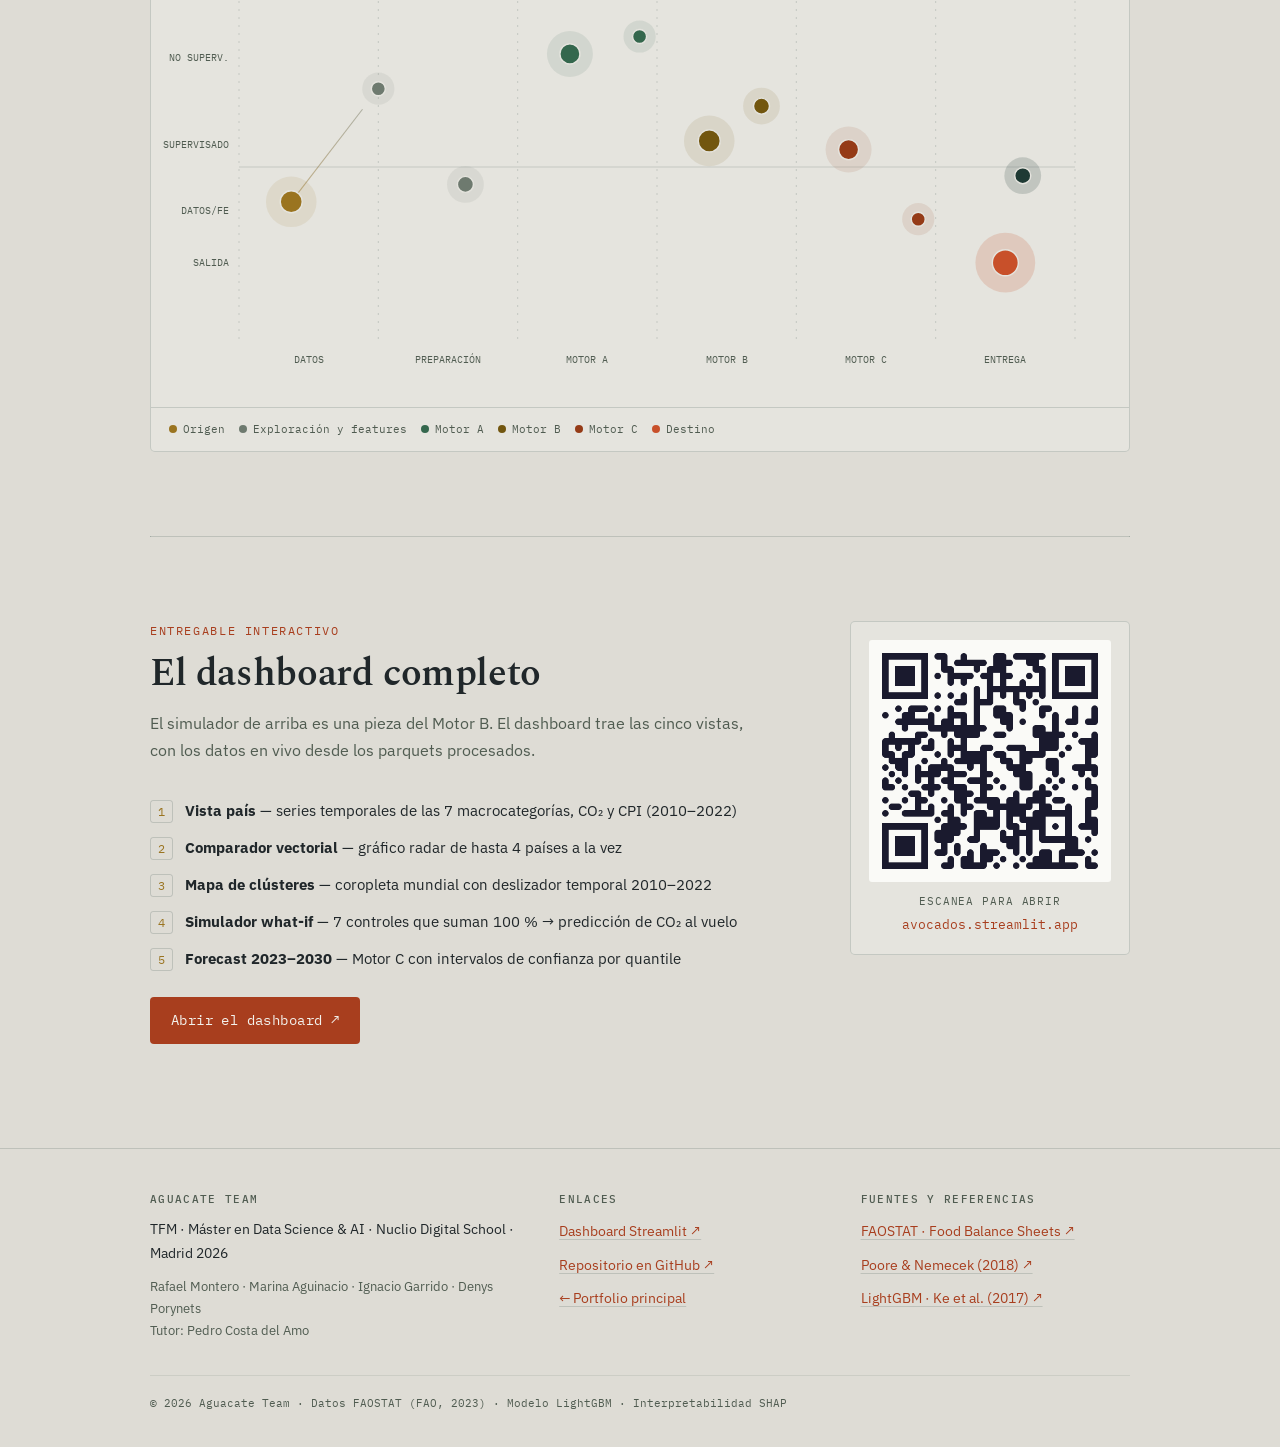
==== commit e455f297: "rediseño: la página del TFM al sistema "latón sobre papel" Quinto y último nodo del rediseño del por" ====
--- a/docs/index.html
+++ b/docs/index.html
@@ -1,327 +1,453 @@
-<!DOCTYPE html>
+<!doctype html>
 <html lang="es">
 <head>
-<meta charset="UTF-8" />
-<meta name="viewport" content="width=device-width, initial-scale=1.0" />
-<title>La Dieta de un País · TFM Aguacate Team · Nuclio 2026</title>
-<meta name="description" content="TFM Data Science — Triangulación nutrición × coste × clima con FAOSTAT · K-Means + LightGBM + SHAP + Forecast · Dashboard Streamlit" />
-<meta name="author" content="Aguacate Team: Rafael Montero, Marina Aguinacio, Ignacio Garrido, Denys Porynets" />
-<meta property="og:title" content="La Dieta de un País — TFM Aguacate Team" />
-<meta property="og:description" content="Tipologías dietarias globales, huella de carbono y simulación what-if · 30 países · 2010–2030" />
-<meta property="og:type" content="website" />
-
-<link rel="preconnect" href="https://fonts.googleapis.com" />
-<link rel="preconnect" href="https://fonts.gstatic.com" crossorigin />
-<link href="https://fonts.googleapis.com/css2?family=Inter:wght@400;500;600;700;800&family=Space+Mono:wght@400;700&display=swap" rel="stylesheet" />
-<link rel="stylesheet" href="assets/css/style.css" />
-<link rel="icon" href="data:image/svg+xml,%3Csvg xmlns='http://www.w3.org/2000/svg' viewBox='0 0 100 100'%3E%3Ctext y='.9em' font-size='90'%3E🥑%3C/text%3E%3C/svg%3E" />
+<meta charset="utf-8">
+<meta name="viewport" content="width=device-width, initial-scale=1">
+<meta name="description" content="TFM Data Science: 3 tipologías dietarias descubiertas sin etiquetar en 30 países, y un LightGBM que predice su huella de CO₂ con R²=0.864 reproduciendo la jerarquía IPCC sin haberla visto. Con el modelo real corriendo en la página.">
+<meta name="author" content="Aguacate Team: Rafael Montero, Marina Aguinacio, Ignacio Garrido, Denys Porynets">
+<meta name="color-scheme" content="light dark">
+<title>La Dieta de un País · TFM Data Science · Aguacate Team</title>
+<meta property="og:title" content="La Dieta de un País — TFM Aguacate Team">
+<meta property="og:description" content="Tipologías dietarias globales, huella de carbono y simulación what-if · 30 países · 2010–2030">
+<meta property="og:type" content="website">
+<link rel="icon" href="data:image/svg+xml,%3Csvg xmlns='http://www.w3.org/2000/svg' viewBox='0 0 100 100'%3E%3Ctext y='.9em' font-size='90'%3E%F0%9F%A5%91%3C/text%3E%3C/svg%3E">
+<link rel="preconnect" href="https://fonts.googleapis.com">
+<link rel="preconnect" href="https://fonts.gstatic.com" crossorigin>
+<link href="https://fonts.googleapis.com/css2?family=Spectral:ital,wght@0,400;0,600;1,400&family=IBM+Plex+Sans:wght@400;500;600&family=IBM+Plex+Mono:wght@400;500&display=swap" rel="stylesheet">
+
+<!-- Guardián del tema: corre ANTES del primer pintado y usa la misma clave que
+     el portfolio entero, para que el tema viaje con el visitante entre páginas. -->
+<script>
+  (function () {
+    try {
+      var t = localStorage.getItem("portfolio-tema");
+      if (t !== "light" && t !== "dark") {
+        t = window.matchMedia("(prefers-color-scheme: dark)").matches ? "dark" : "light";
+      }
+      if (t === "dark") document.documentElement.setAttribute("data-theme", "dark");
+    } catch (e) {}
+  })();
+</script>
+
+<!-- La N de ?v=N SUBE A MANO en cada cambio de la hoja o del script: Pages
+     sirve los assets con max-age=600 y un visitante reciente vería el HTML
+     nuevo con el CSS viejo. -->
+<link rel="stylesheet" href="assets/css/style.css?v=2">
+
+<!-- Rescate sin JS: el reveal nace en opacity:0 y lo enciende el observador,
+     así que sin JavaScript la página saldría EN BLANCO. Va DESPUÉS de la hoja
+     para ganar la cascada a igual especificidad. -->
+<noscript><style>
+  .reveal { opacity: 1 !important; transform: none !important; filter: none !important; }
+  .bg-campo { display: none; }
+  #simulador .sim { display: none; }
+  #simulador::after {
+    content: "El simulador necesita JavaScript: es el modelo real ejecutándose aquí. El dashboard enlazado arriba hace lo mismo en el servidor.";
+    display: block; font-family: var(--font-mono); font-size: 0.8rem; color: var(--sage);
+    border: 1px solid var(--line); border-radius: 5px; padding: 18px 20px;
+  }
+</style></noscript>
 </head>
 <body>
 
-<!-- ══════════ NAV ══════════ -->
-<nav class="nav">
+<div class="bg" aria-hidden="true">
+  <canvas class="bg-campo" id="bgCampo"></canvas>
+  <div class="bg-grano"></div>
+</div>
+
+<nav>
   <div class="nav-inner">
-    <a href="https://denysporynets.github.io" class="nav-back">
-      <span>←</span> <span>Portfolio</span>
-    </a>
-    <div class="nav-links">
+    <a class="nav-volver" href="https://denysporynets.github.io">← Portfolio</a>
+    <span class="nav-marca">La Dieta de un País</span>
+    <div class="nav-enlaces">
       <a href="#motores">Motores</a>
       <a href="#hallazgo">Hallazgo</a>
       <a href="#tipologias">Tipologías</a>
+      <a href="#simulador">Simulador</a>
       <a href="#pipeline">Pipeline</a>
-      <a href="#dashboard">Dashboard</a>
-      <a href="https://github.com/denysporynets/tfm-la-dieta-de-un-pais" class="nav-cta">Repo →</a>
-    </div>
+    </div>
+    <button class="tema" id="btnTema" type="button" aria-label="Cambiar entre modo día y noche">
+      <svg class="luna" viewBox="0 0 24 24" fill="none" stroke="currentColor" stroke-width="1.6" aria-hidden="true">
+        <path d="M21 12.8A9 9 0 1 1 11.2 3a7 7 0 0 0 9.8 9.8z" stroke-linecap="round" stroke-linejoin="round"/>
+      </svg>
+      <svg class="sol" viewBox="0 0 24 24" fill="none" stroke="currentColor" stroke-width="1.6" aria-hidden="true">
+        <circle cx="12" cy="12" r="4.2"/>
+        <path d="M12 2.6v2.2M12 19.2v2.2M4.2 12H2M22 12h-2.2M6.3 6.3 4.8 4.8M19.2 19.2l-1.5-1.5M17.7 6.3l1.5-1.5M4.8 19.2l1.5-1.5" stroke-linecap="round"/>
+      </svg>
+    </button>
   </div>
 </nav>
 
-<!-- ══════════ HERO ══════════ -->
+<main>
+
 <header class="hero">
-  <div class="container">
+  <div class="contenedor">
     <div class="reveal">
-      <div class="hero-eyebrow">Nuclio Digital School · Máster Data Science &amp; AI · Madrid 2026</div>
-      <h1>La Dieta <br/>de un País <span class="avocado">🥑</span></h1>
-      <p class="hero-sub">
-        Descubrimos las tipologías dietarias no evidentes de <b>30 países</b> y cuantificamos
-        su impacto en <b>CO₂</b>, triangulando tres dimensiones: <b>nutrición</b>, <b>coste</b> y <b>clima</b>.
-      </p>
-      <div class="pills">
-        <span class="pill"><span class="dot"></span> Nutrición · DES Kcal/cápita</span>
-        <span class="pill"><span class="dot"></span> Coste · Food CPI</span>
-        <span class="pill"><span class="dot"></span> Clima · CO₂eq AFOLU</span>
-      </div>
-      <div class="hero-cta">
-        <a href="https://avocados.streamlit.app" class="btn btn-primary" target="_blank" rel="noopener">
-          Abrir dashboard →
-        </a>
-        <a href="https://github.com/denysporynets/tfm-la-dieta-de-un-pais" class="btn btn-ghost" target="_blank" rel="noopener">
-          Ver repo en GitHub
-        </a>
+      <div class="hero-antetitulo">TFM · Máster en Data Science &amp; AI · Nuclio Digital School · Madrid 2026</div>
+      <h1>Nadie le dijo al modelo qué contamina. <em>Lo dedujo.</em></h1>
+      <p class="hero-lede">
+        Agrupamos las dietas de <b>30 países</b> sin etiquetarlas y entrenamos un modelo para
+        predecir su huella de carbono. Los tres factores que encontró por su cuenta —cereales,
+        azúcares y carnes— salen en el mismo orden que publica la literatura climática.
+        Nunca se la enseñamos.
+      </p>
+      <div class="hero-botones">
+        <a class="btn btn-primario" href="#simulador">Probar el modelo aquí ↓</a>
+        <a class="btn btn-fantasma" href="https://avocados.streamlit.app" target="_blank" rel="noopener">Abrir el dashboard ↗</a>
+        <a class="btn btn-fantasma" href="https://github.com/denysporynets/tfm-la-dieta-de-un-pais" target="_blank" rel="noopener">Ver el repositorio ↗</a>
       </div>
     </div>
   </div>
 </header>
 
-<!-- ══════════ 3 MOTORES ══════════ -->
+<div class="contenedor">
+  <div class="telemetria reveal">
+    <div class="tele-celda">
+      <div class="tele-valor">30</div>
+      <div class="tele-etiqueta">países · 2010–2022</div>
+    </div>
+    <div class="tele-celda">
+      <div class="tele-valor">3</div>
+      <div class="tele-etiqueta">tipologías latentes</div>
+    </div>
+    <div class="tele-celda">
+      <div class="tele-valor">0,864</div>
+      <div class="tele-etiqueta">R² · 5-fold CV</div>
+    </div>
+    <div class="tele-celda">
+      <div class="tele-valor">2030</div>
+      <div class="tele-etiqueta">horizonte del forecast</div>
+    </div>
+  </div>
+</div>
+
+<!-- ══════════ MOTORES ══════════ -->
 <section id="motores">
-  <div class="container">
+  <div class="contenedor">
     <div class="reveal">
-      <div class="section-eyebrow">Arquitectura analítica</div>
-      <h2 class="section-title">Tres motores, una pregunta</h2>
-      <p class="section-lead">
-        Cada motor ataca una dimensión distinta y sus salidas se triangulan en un único dashboard interactivo.
-      </p>
-    </div>
-
-    <div class="motor-grid">
-      <div class="motor-card motor-a reveal">
-        <div class="motor-label">Motor A · No supervisado</div>
-        <h3 class="motor-name">Clustering</h3>
-        <div class="motor-tech">K-Means · barrido K=3..6</div>
-        <div class="motor-metric" data-target="0.40">0.40</div>
-        <div class="motor-metric-lbl">Silhouette · K=3 · 98.7% estabilidad temporal</div>
-        <div class="motor-desc">
-          Sin pre-etiquetar dietas — el algoritmo descubre las <b>3 tipologías latentes</b>
+      <div class="seccion-antetitulo">Arquitectura analítica</div>
+      <h2 class="seccion-titulo">Tres motores, una pregunta</h2>
+      <p class="seccion-lede">
+        Cada motor ataca una dimensión distinta —qué se come, cuánto cuesta, cuánto emite—
+        y sus salidas se triangulan en un único dashboard.
+      </p>
+    </div>
+
+    <div class="motores">
+      <article class="motor motor-a reveal">
+        <div class="motor-etiqueta">Motor A · No supervisado</div>
+        <h3 class="motor-nombre">Clustering</h3>
+        <div class="motor-tecnica">K-Means · barrido K=3..6</div>
+        <div class="motor-cifra" data-objetivo="0.40">0,40</div>
+        <div class="motor-cifra-nota">Silhouette · K=3 · 98,7 % de estabilidad temporal</div>
+        <p class="motor-desc">
+          Sin pre-etiquetar dietas: el algoritmo descubre las <b>3 tipologías latentes</b>
           a partir de la huella porcentual de 7 macrocategorías.
-        </div>
-      </div>
-
-      <div class="motor-card motor-b reveal">
-        <div class="motor-label">Motor B · Supervisado</div>
-        <h3 class="motor-name">Predictor CO₂</h3>
-        <div class="motor-tech">LightGBM + SHAP</div>
-        <div class="motor-metric" data-target="0.864">0.864</div>
-        <div class="motor-metric-lbl">R² 5-fold CV · vs baseline LinReg 0.29</div>
-        <div class="motor-desc">
-          <b>+57 puntos R²</b> sobre baseline. SHAP identifica 9 drivers interpretables
-          y reproduce la jerarquía IPCC sin conocimiento previo.
-        </div>
-      </div>
-
-      <div class="motor-card motor-c reveal">
-        <div class="motor-label">Motor C · Forecast</div>
-        <h3 class="motor-name">Proyección 2023–2030</h3>
-        <div class="motor-tech">LightGBM Global · lag features</div>
-        <div class="motor-metric" data-target="0.9943">0.9943</div>
-        <div class="motor-metric-lbl">R² walk-forward · MAE 0.0064</div>
-        <div class="motor-desc">
+        </p>
+      </article>
+
+      <article class="motor motor-b reveal">
+        <div class="motor-etiqueta">Motor B · Supervisado</div>
+        <h3 class="motor-nombre">Predictor de CO₂</h3>
+        <div class="motor-tecnica">LightGBM + SHAP</div>
+        <div class="motor-cifra" data-objetivo="0.864">0,864</div>
+        <div class="motor-cifra-nota">R² 5-fold CV · frente a 0,29 del baseline lineal</div>
+        <p class="motor-desc">
+          <b>+57 puntos de R²</b> sobre el baseline. SHAP identifica 9 drivers interpretables
+          y reproduce la jerarquía IPCC sin conocimiento previo. <b>Es el motor que corre
+          más abajo, en esta misma página.</b>
+        </p>
+      </article>
+
+      <article class="motor motor-c reveal">
+        <div class="motor-etiqueta">Motor C · Forecast</div>
+        <h3 class="motor-nombre">Proyección 2023–2030</h3>
+        <div class="motor-tecnica">LightGBM Global · lag features</div>
+        <div class="motor-cifra" data-objetivo="0.9943">0,9943</div>
+        <div class="motor-cifra-nota">R² walk-forward · MAE 0,0064</div>
+        <p class="motor-desc">
           Forecast recursivo con intervalos de confianza por <b>quantile regression</b>.
-          Supera Prophet y SARIMAX en todas las métricas.
-        </div>
-      </div>
-    </div>
-  </div>
-</section>
+          Supera a Prophet y SARIMAX en todas las métricas medidas.
+        </p>
+      </article>
+    </div>
+  </div>
+</section>
+
+<div class="contenedor"><hr class="regla"></div>
 
 <!-- ══════════ HALLAZGO ══════════ -->
-<section id="hallazgo" class="alt">
-  <div class="container">
-    <div class="finding">
-      <div class="finding-text reveal">
-        <div class="section-eyebrow">Hallazgo principal</div>
-        <h2 class="section-title">El modelo infiere la jerarquía IPCC sin verla</h2>
+<section id="hallazgo">
+  <div class="contenedor">
+    <div class="hallazgo">
+      <div class="reveal">
+        <div class="seccion-antetitulo">Hallazgo principal</div>
+        <h2 class="seccion-titulo">El modelo infiere la jerarquía IPCC sin verla</h2>
         <blockquote>
-          Los 3 drivers principales del CO₂ descubiertos por SHAP — <b>Cereales</b>,
-          <b>Azúcares</b> y <b>Carnes</b> — coinciden con el orden de impacto climático
-          reportado por Poore &amp; Nemecek (2018, Science) para sistemas agroalimentarios.
+          Los 3 drivers principales del CO₂ que descubre SHAP —<b>cereales</b>, <b>azúcares</b>
+          y <b>carnes</b>— coinciden con el orden de impacto climático que reportan
+          Poore &amp; Nemecek (2018, <i>Science</i>) para sistemas agroalimentarios.
         </blockquote>
         <p>
           Sin anclar el modelo a conocimiento previo, LightGBM aprende que la composición
           dietaria contiene por sí sola la señal completa: el <code>cluster_id</code> aporta
-          solo <b>0.04 |SHAP|</b> cuando ya están las 7 macrocategorías en el vector de entrada.
+          solo <b>0,04 |SHAP|</b> cuando ya están las 7 macrocategorías en el vector de entrada.
         </p>
         <p>
           Esto valida el pipeline como método replicable: si dieras a otro equipo el mismo
-          dataset sin contarles nada de emisiones, llegarían a las mismas conclusiones.
-        </p>
-      </div>
-      <div class="finding-img reveal">
-        <img src="assets/img/shap-global.png" alt="SHAP global beeswarm — 9 drivers CO₂" loading="lazy" />
-      </div>
-    </div>
-  </div>
-</section>
+          dataset sin contarle nada de emisiones, llegaría a las mismas conclusiones.
+        </p>
+      </div>
+      <figure class="reveal">
+        <img src="assets/img/shap-global.png" alt="Diagrama SHAP beeswarm global con los 9 drivers de CO₂ ordenados por importancia" loading="lazy" width="1200" height="800">
+        <figcaption>SHAP global · 9 drivers ordenados por |SHAP| medio</figcaption>
+      </figure>
+    </div>
+  </div>
+</section>
+
+<div class="contenedor"><hr class="regla"></div>
 
 <!-- ══════════ TIPOLOGÍAS ══════════ -->
 <section id="tipologias">
-  <div class="container">
+  <div class="contenedor">
     <div class="reveal">
-      <div class="section-eyebrow">Motor A · Resultado</div>
-      <h2 class="section-title">Las 3 tipologías dietarias descubiertas</h2>
-      <p class="section-lead">
-        Validadas por Silhouette = 0.40 y estabilidad temporal del 98.7% en 13 años.
-      </p>
-    </div>
-
-    <div class="cluster-grid">
-      <div class="cluster-card c0 reveal">
-        <div class="cluster-id">C0</div>
-        <h3 class="cluster-name">Proteica Diversificada</h3>
-        <div class="cluster-n"><b>18 países</b> · Europa, Américas, Oceanía</div>
-        <div class="cluster-centroid">
-          <span class="macro">Cereales 31%</span>
-          <span class="macro">Lácteos 20%</span>
-          <span class="macro">Carnes 12%</span>
-        </div>
-        <div class="cluster-countries">
-          España, Francia, Alemania, Italia, Polonia, Reino Unido, Rumanía, USA, Canadá,
-          Argentina, Brasil, México, Colombia, Australia, Arabia Saudí, Kazajistán, Marruecos, Egipto
-        </div>
-      </div>
-
-      <div class="cluster-card c1 reveal">
-        <div class="cluster-id">C1</div>
-        <h3 class="cluster-name">Tuberosa Subsahariana</h3>
-        <div class="cluster-n"><b>1 país</b> · hallazgo estructural (singleton)</div>
-        <div class="cluster-centroid">
-          <span class="macro">Cereales 45%</span>
-          <span class="macro">Tubérculos 28%</span>
-          <span class="macro">Frutas 8%</span>
-        </div>
-        <div class="cluster-countries">
-          <b>Nigeria</b> — único país del dataset con dieta dominada por yuca, ñame y batata.
-          No es ruido: su huella es distintiva y estable en toda la ventana 2010–2022.
-        </div>
-      </div>
-
-      <div class="cluster-card c2 reveal">
-        <div class="cluster-id">C2</div>
-        <h3 class="cluster-name">Cereal-Dependiente</h3>
-        <div class="cluster-n"><b>12 países</b> · Asia / África en desarrollo</div>
-        <div class="cluster-centroid">
-          <span class="macro">Cereales 60%</span>
-          <span class="macro">Aceites 9%</span>
-          <span class="macro">Frutas 7%</span>
-        </div>
-        <div class="cluster-countries">
-          China, India, Indonesia, Vietnam, Tailandia, Bangladesh, Pakistán, Corea del Sur,
-          Etiopía, Kenia, Senegal
-        </div>
-      </div>
-    </div>
-
-    <div class="cluster-special reveal">
-      <strong>Caso especial · Pakistán</strong> &nbsp;— único país del dataset con transición
-      dietaria documentada: migra de C2 a C0 desde 2016, correlacionado con crecimiento del PIB.
-    </div>
-  </div>
-</section>
-
-<!-- ══════════ PIPELINE · STELLAR CHART ══════════ -->
-<section id="pipeline" class="alt">
-  <div class="container">
+      <div class="seccion-antetitulo">Motor A · Resultado</div>
+      <h2 class="seccion-titulo">Las 3 tipologías dietarias descubiertas</h2>
+      <p class="seccion-lede">
+        Validadas por Silhouette = 0,40 y una estabilidad temporal del 98,7 % en 13 años.
+      </p>
+    </div>
+
+    <div class="tipologias">
+      <article class="tipo tipo-0 reveal">
+        <div class="tipo-id">C0</div>
+        <h3 class="tipo-nombre">Proteica Diversificada</h3>
+        <div class="tipo-n">18 países · Europa, Américas, Oceanía</div>
+        <div class="tipo-centroide">
+          <span class="macro">Cereales 31 %</span>
+          <span class="macro">Lácteos 20 %</span>
+          <span class="macro">Carnes 12 %</span>
+        </div>
+        <p class="tipo-paises">
+          España, Francia, Alemania, Italia, Polonia, Reino Unido, Rumanía, Estados Unidos,
+          Canadá, Argentina, Brasil, México, Colombia, Australia, Arabia Saudí, Kazajistán,
+          Marruecos y Egipto.
+        </p>
+      </article>
+
+      <article class="tipo tipo-1 reveal">
+        <div class="tipo-id">C1</div>
+        <h3 class="tipo-nombre">Tuberosa Subsahariana</h3>
+        <div class="tipo-n">1 país · hallazgo estructural (singleton)</div>
+        <div class="tipo-centroide">
+          <span class="macro">Cereales 45 %</span>
+          <span class="macro">Tubérculos 28 %</span>
+          <span class="macro">Frutas 8 %</span>
+        </div>
+        <p class="tipo-paises">
+          <b>Nigeria</b> — el único país del dataset con una dieta dominada por yuca, ñame
+          y batata. No es ruido: su huella es distintiva y estable en toda la ventana 2010–2022.
+        </p>
+      </article>
+
+      <article class="tipo tipo-2 reveal">
+        <div class="tipo-id">C2</div>
+        <h3 class="tipo-nombre">Cereal-Dependiente</h3>
+        <div class="tipo-n">12 países · Asia y África en desarrollo</div>
+        <div class="tipo-centroide">
+          <span class="macro">Cereales 60 %</span>
+          <span class="macro">Aceites 9 %</span>
+          <span class="macro">Frutas 7 %</span>
+        </div>
+        <p class="tipo-paises">
+          China, India, Indonesia, Vietnam, Tailandia, Bangladés, Pakistán, Corea del Sur,
+          Etiopía, Kenia y Senegal.
+        </p>
+      </article>
+    </div>
+
+    <div class="tipo-especial reveal">
+      <b>Caso especial · Pakistán</b> — el único país del dataset con una transición dietaria
+      documentada: migra de C2 a C0 de forma estable desde 2016, en paralelo al crecimiento del PIB.
+    </div>
+  </div>
+</section>
+
+<div class="contenedor"><hr class="regla"></div>
+
+<!-- ══════════ SIMULADOR · PIEZA-FIRMA ══════════ -->
+<section id="simulador">
+  <div class="contenedor">
     <div class="reveal">
-      <div class="section-eyebrow">Pipeline completo</div>
-      <h2 class="section-title">La constelación del proyecto</h2>
-      <p class="section-lead">
-        Cada nodo es una pieza del pipeline; las líneas son el flujo de datos. Pasa el ratón
-        por encima para ver detalle. Eje horizontal = avance temporal del pipeline · eje vertical = naturaleza técnica.
-      </p>
-    </div>
-
-    <div class="stellar-wrap reveal">
-      <div class="stellar-canvas-holder">
-        <canvas id="stellarCanvas"></canvas>
-        <div class="stellar-tooltip" id="stellarTooltip">
-          <div class="tt-id"></div>
-          <div class="tt-name"></div>
-          <div class="tt-desc"></div>
-        </div>
-      </div>
-      <div class="stellar-legend">
-        <span><span class="lg-dot" style="background:#f4a261"></span>Origen</span>
-        <span><span class="lg-dot" style="background:#8fb88f"></span>Exploración / FE</span>
-        <span><span class="lg-dot" style="background:#2563eb"></span>Motor A</span>
-        <span><span class="lg-dot" style="background:#568259"></span>Motor B</span>
-        <span><span class="lg-dot" style="background:#a78bfa"></span>Motor C</span>
-        <span><span class="lg-dot" style="background:#ffd54f"></span>Destino</span>
-      </div>
-    </div>
-  </div>
-</section>
+      <div class="seccion-antetitulo">Motor B · en vivo</div>
+      <h2 class="seccion-titulo">Cambia la dieta de un país y mira qué pasa</h2>
+      <p class="seccion-lede">
+        Los controles alimentan el Motor B y devuelven su predicción de huella. No es una
+        maqueta ni una fórmula aproximada: son los <b>500 árboles del modelo entrenado</b>,
+        el mismo fichero que carga el dashboard, ejecutándose en tu navegador.
+      </p>
+    </div>
+
+    <div class="sim reveal" id="sim">
+      <div class="sim-cabecera">
+        <label for="simPais">Partir de</label>
+        <select id="simPais">
+          <option value="">— dieta plana (1/7 cada una) —</option>
+        </select>
+        <button class="sim-reiniciar" id="simReiniciar" type="button">Volver a la dieta real</button>
+      </div>
+
+      <div class="sim-cuerpo">
+        <div class="sim-controles" id="simControles">
+          <!-- los 7 mandos los inyecta main.js -->
+        </div>
+
+        <div class="sim-lectura">
+          <div class="sim-cifra" id="simCifra">—</div>
+          <div class="sim-cifra-unidad">toneladas de CO₂eq por habitante y año</div>
+          <div><span class="sim-zona" id="simZona">—</span></div>
+          <div class="sim-delta" id="simDelta"></div>
+
+          <div class="escala">
+            <div class="escala-canal" id="escalaCanal">
+              <div class="escala-marca" id="marcaIpcc" data-nota="objetivo IPCC 2 t"></div>
+              <div class="escala-marca" id="marcaPais" data-nota="" hidden></div>
+              <div class="escala-indice" id="escalaIndice"></div>
+            </div>
+            <div class="escala-ejes"><span>0 t</span><span>12 t</span></div>
+          </div>
+
+          <div class="palanca">
+            <div class="palanca-titulo">Qué mueve más desde aquí · ±2 puntos</div>
+            <ul class="palanca-lista" id="simPalancas"></ul>
+          </div>
+        </div>
+      </div>
+
+      <p class="sim-nota">
+        <b>Cómo leerlo:</b> los porcentajes se normalizan a 100 % antes de entrar al modelo,
+        igual que en el dashboard. Las palancas se calculan moviendo cada macrocategoría
+        ±2 puntos y volviendo a preguntar al modelo: es sensibilidad local real, medida en
+        el momento, no el ranking SHAP global.
+        <br><b>Y un aviso honesto:</b> un modelo de árboles no responde con una curva suave,
+        sino con escalones — al cruzar el umbral de una rama, la predicción salta de golpe.
+        Partiendo de España, subir las carnes de 14 % a 15,5 % dispara la huella de 2,4 a
+        6,3 t. Ese acantilado es real y está en una zona con pocos datos (390 observaciones
+        en total), así que se señala en vez de disimularlo: las palancas marcadas
+        <b>escalón</b> son saltos, no pendientes.
+      </p>
+    </div>
+  </div>
+</section>
+
+<div class="contenedor"><hr class="regla"></div>
+
+<!-- ══════════ PIPELINE ══════════ -->
+<section id="pipeline">
+  <div class="contenedor">
+    <div class="reveal">
+      <div class="seccion-antetitulo">Pipeline completo</div>
+      <h2 class="seccion-titulo">La constelación del proyecto</h2>
+      <p class="seccion-lede">
+        Cada nodo es una pieza del pipeline y las líneas son el flujo de datos. El eje
+        horizontal es el avance temporal; el vertical, la naturaleza técnica. Pasa el ratón
+        —o toca, en móvil— para ver el detalle de cada pieza.
+      </p>
+    </div>
+
+    <div class="constelacion reveal">
+      <div class="constelacion-lienzo">
+        <canvas id="stellarCanvas" role="img" aria-label="Diagrama del pipeline del proyecto: 11 piezas conectadas desde FAOSTAT hasta la memoria académica"></canvas>
+        <div class="constelacion-pista" id="stellarTooltip" role="status">
+          <div class="pista-id"></div>
+          <div class="pista-nombre"></div>
+          <div class="pista-desc"></div>
+        </div>
+      </div>
+      <div class="constelacion-leyenda">
+        <span><i class="lg-punto" style="background:var(--brass)"></i>Origen</span>
+        <span><i class="lg-punto" style="background:var(--sage)"></i>Exploración y features</span>
+        <span><i class="lg-punto" style="background:var(--t0)"></i>Motor A</span>
+        <span><i class="lg-punto" style="background:var(--t1)"></i>Motor B</span>
+        <span><i class="lg-punto" style="background:var(--t2)"></i>Motor C</span>
+        <span><i class="lg-punto" style="background:var(--signal)"></i>Destino</span>
+      </div>
+    </div>
+  </div>
+</section>
+
+<div class="contenedor"><hr class="regla"></div>
 
 <!-- ══════════ DASHBOARD ══════════ -->
 <section id="dashboard">
-  <div class="container">
-    <div class="dashboard-showcase">
+  <div class="contenedor">
+    <div class="dashboard">
       <div class="reveal">
-        <div class="section-eyebrow">Entregable interactivo</div>
-        <h2 class="section-title">Dashboard en vivo</h2>
-        <p class="section-lead">
-          Cinco vistas Streamlit con datos en vivo desde los parquets procesados y el modelo
-          <code>lgb_final.pkl</code> cargado en memoria.
-        </p>
-        <ul class="dashboard-features">
-          <li>
-            <span class="num">1</span>
-            <div><b>Vista País</b> — series temporales de las 7 macrocategorías + CO₂ + CPI (2010–2022)</div>
-          </li>
-          <li>
-            <span class="num">2</span>
-            <div><b>Comparador vectorial</b> — radar chart de hasta 4 países simultáneos</div>
-          </li>
-          <li>
-            <span class="num">3</span>
-            <div><b>Mapa clústeres</b> — choropleth mundial con slider temporal 2010–2022</div>
-          </li>
-          <li>
-            <span class="num">4</span>
-            <div><b>Simulador What-If</b> — 7 sliders (suman 100%) → predicción CO₂ en tiempo real</div>
-          </li>
-          <li>
-            <span class="num">5</span>
-            <div><b>Forecast 2023–2030</b> — Motor C con intervalos de confianza por quantile</div>
-          </li>
+        <div class="seccion-antetitulo">Entregable interactivo</div>
+        <h2 class="seccion-titulo">El dashboard completo</h2>
+        <p class="seccion-lede">
+          El simulador de arriba es una pieza del Motor B. El dashboard trae las cinco vistas,
+          con los datos en vivo desde los parquets procesados.
+        </p>
+        <ul class="vistas">
+          <li><span class="num">1</span><div><b>Vista país</b> — series temporales de las 7 macrocategorías, CO₂ y CPI (2010–2022)</div></li>
+          <li><span class="num">2</span><div><b>Comparador vectorial</b> — gráfico radar de hasta 4 países a la vez</div></li>
+          <li><span class="num">3</span><div><b>Mapa de clústeres</b> — coropleta mundial con deslizador temporal 2010–2022</div></li>
+          <li><span class="num">4</span><div><b>Simulador what-if</b> — 7 controles que suman 100 % → predicción de CO₂ al vuelo</div></li>
+          <li><span class="num">5</span><div><b>Forecast 2023–2030</b> — Motor C con intervalos de confianza por quantile</div></li>
         </ul>
-      </div>
-
-      <div class="qr-card reveal">
-        <img src="assets/img/qr-dashboard.png" alt="QR al dashboard Streamlit" />
-        <div class="qr-label">Escanea para abrir</div>
+        <div class="hero-botones" style="margin-top:26px">
+          <a class="btn btn-primario" href="https://avocados.streamlit.app" target="_blank" rel="noopener">Abrir el dashboard ↗</a>
+        </div>
+      </div>
+
+      <div class="qr reveal">
+        <img src="assets/img/qr-dashboard.png" alt="Código QR que abre el dashboard en avocados.streamlit.app" loading="lazy" width="300" height="300">
+        <div class="qr-etiqueta">Escanea para abrir</div>
         <div class="qr-url">avocados.streamlit.app</div>
-        <div class="qr-hint">Apunta con la cámara del móvil</div>
-      </div>
-    </div>
-  </div>
-</section>
-
-<!-- ══════════ FOOTER ══════════ -->
-<footer class="footer">
-  <div class="container">
-    <div class="footer-grid">
+      </div>
+    </div>
+  </div>
+</section>
+
+</main>
+
+<footer>
+  <div class="contenedor">
+    <div class="pie-rejilla">
       <div>
         <h4>Aguacate Team</h4>
-        <p style="margin:0 0 14px; color:#c5c5d0;">
-          TFM · Máster en Data Science &amp; AI · Nuclio Digital School · Madrid 2026
-        </p>
-        <p style="margin:0; color:#9898a8; font-size:0.82rem;">
-          Rafael Montero · Marina Aguinacio · Ignacio Garrido · Denys Porynets<br/>
+        <p class="pie-equipo">TFM · Máster en Data Science &amp; AI · Nuclio Digital School · Madrid 2026</p>
+        <p class="pie-creditos">
+          Rafael Montero · Marina Aguinacio · Ignacio Garrido · Denys Porynets<br>
           Tutor: Pedro Costa del Amo
         </p>
       </div>
       <div>
         <h4>Enlaces</h4>
         <ul>
-          <li><a href="https://avocados.streamlit.app" target="_blank" rel="noopener">Dashboard Streamlit</a></li>
-          <li><a href="https://github.com/denysporynets/tfm-la-dieta-de-un-pais" target="_blank" rel="noopener">Repositorio GitHub</a></li>
-          <li><a href="https://denysporynets.github.io" target="_blank" rel="noopener">← Portfolio principal</a></li>
+          <li><a href="https://avocados.streamlit.app" target="_blank" rel="noopener">Dashboard Streamlit ↗</a></li>
+          <li><a href="https://github.com/denysporynets/tfm-la-dieta-de-un-pais" target="_blank" rel="noopener">Repositorio en GitHub ↗</a></li>
+          <li><a href="https://denysporynets.github.io">← Portfolio principal</a></li>
         </ul>
       </div>
       <div>
-        <h4>Fuentes &amp; refs</h4>
+        <h4>Fuentes y referencias</h4>
         <ul>
-          <li><a href="https://www.fao.org/faostat/en/#data/FBS" target="_blank" rel="noopener">FAOSTAT · Food Balance Sheets</a></li>
-          <li><a href="https://www.science.org/doi/10.1126/science.aaq0216" target="_blank" rel="noopener">Poore &amp; Nemecek (2018)</a></li>
-          <li><a href="https://lightgbm.readthedocs.io" target="_blank" rel="noopener">LightGBM · Ke et al. (2017)</a></li>
+          <li><a href="https://www.fao.org/faostat/en/#data/FBS" target="_blank" rel="noopener">FAOSTAT · Food Balance Sheets ↗</a></li>
+          <li><a href="https://www.science.org/doi/10.1126/science.aaq0216" target="_blank" rel="noopener">Poore &amp; Nemecek (2018) ↗</a></li>
+          <li><a href="https://lightgbm.readthedocs.io" target="_blank" rel="noopener">LightGBM · Ke et al. (2017) ↗</a></li>
         </ul>
       </div>
     </div>
-    <div class="footer-copy">
+    <div class="pie-copia">
       © 2026 Aguacate Team · Datos FAOSTAT (FAO, 2023) · Modelo LightGBM · Interpretabilidad SHAP
     </div>
   </div>
 </footer>
 
-<script src="assets/js/main.js"></script>
+<script src="assets/js/lgb_model.js?v=2" defer></script>
+<script src="assets/js/main.js?v=2" defer></script>
 </body>
 </html>
--- a/docs/assets/css/style.css
+++ b/docs/assets/css/style.css
@@ -1,532 +1,506 @@
-/* ══════════════════════════════════════════════════════════════════
-   La Dieta de un País — TFM Landing · Aguacate Team · Nuclio 2026
-   Paleta: aguacate académico sobre hueso cálido
-   ══════════════════════════════════════════════════════════════════ */
+/* ══════════════════════════════════════════════════════════════════════════
+   La Dieta de un País · "latón sobre papel" — nodo 4 del portfolio
+   ══════════════════════════════════════════════════════════════════════════
+   PALETA EN OKLCH. Los hex se declaran PRIMERO y son la red de seguridad para
+   el ~7 % del parque sin OKLCH; el bloque @supports los sustituye donde se
+   entiende. En custom properties no vale declarar hex y oklch seguidos (una
+   variable acepta cualquier token y el valor inválido viaja hasta el punto de
+   uso), así que el @supports es obligatorio, no adorno.
+
+   Los tres acentos del nodo son las tres tipologías dietarias, y se GENERAN
+   girando el tono sobre una L fija — 160° pino, 85° latón, 40° almagre — en
+   vez de elegirse a ojo. Son los tres acentos que el sistema ya tenía: la
+   página no estrena colores, reparte los suyos.
+   ══════════════════════════════════════════════════════════════════════════ */
 
 :root {
-  --primary: #568259;
-  --primary-dark: #2f4a32;
-  --primary-light: #8fb88f;
-  --accent: #f4a261;
-  --accent-dark: #c77e45;
-  --bg: #fafaf7;
-  --bg-alt: #f0f0ea;
-  --ink: #1a1a2e;
-  --ink-soft: #4a4a5a;
-  --ink-mute: #888;
-  --line: #e0e0d8;
-
-  --cluster-0: #2563eb;
-  --cluster-1: #16a34a;
-  --cluster-2: #d97706;
-
-  --shadow-sm: 0 1px 3px rgba(26, 26, 46, 0.06);
-  --shadow-md: 0 4px 16px rgba(26, 26, 46, 0.08);
-  --shadow-lg: 0 12px 40px rgba(26, 26, 46, 0.12);
-
-  --radius: 14px;
-  --radius-sm: 8px;
-  --radius-lg: 22px;
-
-  --font-sans: -apple-system, BlinkMacSystemFont, "Inter", "Segoe UI", Roboto, sans-serif;
-  --font-mono: "Space Mono", "SF Mono", Consolas, monospace;
-}
-
-* { box-sizing: border-box; }
-html { scroll-behavior: smooth; }
+  --paper:#DEDCD5; --paper-2:#E5E4DE; --paper-3:#D6D3C8;
+  --ink:#20272A; --pine:#1E3A34; --signal:#C8502A; --signal-ink:#A83E1E;
+  --brass:#9A7420; --sage:#6E7A6F;
+  --line:rgba(30,58,52,0.16); --line-2:rgba(30,58,52,0.09);
+
+  /* --sage es el gris-verde del sistema, pero como TEXTO pequeño de día se
+     queda en 3,0–3,5:1 sobre los tres papeles: por debajo del 4,5 que pide
+     AA. --sage-tinta es el mismo tono con la L bajada a 0.46, el primer
+     escalón que pasa en los tres fondos (5,12 / 5,51 / 4,68 medidos).
+     --sage se queda para lo que NO es texto: puntos de leyenda, siembra del
+     fondo, nodos del diagrama. De noche ya pasaba, así que allí coinciden.
+     Candidato a subir al sistema en el pase de limpieza. */
+  --sage-tinta:#505C51;
+
+  /* tipologías = acentos del nodo (misma L, tono girado) */
+  --t0:#2F6B57;   /* C0 Proteica Diversificada — pino */
+  --t1:#8A6B1C;   /* C1 Tuberosa Subsahariana — latón */
+  --t2:#A34A22;   /* C2 Cereal-Dependiente — almagre */
+  /* escala de huella: de sostenible a crítico */
+  --co2-bajo:#2F6B57; --co2-medio:#8A6B1C; --co2-alto:#A34A22;
+  --btn-hover:#8F3417;
+
+  /* Texto SOBRE los acentos. Fijo en ambos temas: el acento apenas cambia de
+     L entre día y noche, pero --ink se invierte — ese desajuste fue el bug
+     del botón ilegible del nodo INE. */
+  --sobre-acento:#F4F2EC;
+
+  --font-display:"Spectral",Georgia,"Times New Roman",serif;
+  --font-body:"IBM Plex Sans",system-ui,-apple-system,"Segoe UI",Roboto,Helvetica,Arial,sans-serif;
+  --font-mono:"IBM Plex Mono",ui-monospace,"SF Mono",Menlo,Consolas,monospace;
+  --pad:clamp(20px,5vw,40px);
+  --ancho:1060px;
+  color-scheme:light;
+}
+
+:root[data-theme="dark"] {
+  color-scheme:dark;
+  --paper:#161F1C; --paper-2:#1D2724; --paper-3:#26302C;
+  --ink:#E4E0D5; --pine:#A9C6B8; --signal:#D6603C; --signal-ink:#E8825C;
+  --brass:#CBA24D; --sage:#93A096;
+  --line:rgba(196,214,204,0.16); --line-2:rgba(196,214,204,0.09);
+  --sage-tinta:#93A096;
+  --t0:#71B69B; --t1:#CBA24D; --t2:#E4835E;
+  --co2-bajo:#71B69B; --co2-medio:#CBA24D; --co2-alto:#E4835E;
+  --btn-hover:#A83E1E;
+  --sobre-acento:#121917;
+}
+
+@supports (color: oklch(0.5 0.1 40)) {
+  :root {
+    --paper:    oklch(0.894 0.010 93.6);
+    --paper-2:  oklch(0.918 0.008 98.9);
+    --paper-3:  oklch(0.866 0.015 94.2);
+    --ink:      oklch(0.267 0.011 225.6);
+    --pine:     oklch(0.324 0.036 178.6);
+    --signal:   oklch(0.584 0.162 37.6);
+    --signal-ink:oklch(0.507 0.147 36.8);
+    --brass:    oklch(0.582 0.108 82.7);
+    --sage:     oklch(0.566 0.022 147.6);
+    --sage-tinta:oklch(0.460 0.022 147.6);
+    --line:     oklch(0.324 0.036 178.6 / 0.16);
+    --line-2:   oklch(0.324 0.036 178.6 / 0.09);
+    /* una sola L (0.47) y tres tonos: la escala existe, no se adivina */
+    --t0:       oklch(0.470 0.070 160);
+    --t1:       oklch(0.470 0.090 85);
+    --t2:       oklch(0.470 0.130 40);
+    --co2-bajo: oklch(0.470 0.070 160);
+    --co2-medio:oklch(0.470 0.090 85);
+    --co2-alto: oklch(0.470 0.130 40);
+    --btn-hover:oklch(0.430 0.140 36.8);
+    --sobre-acento:oklch(0.960 0.006 90);
+  }
+  :root[data-theme="dark"] {
+    --paper:    oklch(0.229 0.014 172.6);
+    --paper-2:  oklch(0.262 0.015 174.9);
+    --paper-3:  oklch(0.298 0.016 169.0);
+    --ink:      oklch(0.907 0.015 90.2);
+    --pine:     oklch(0.801 0.037 164.8);
+    --signal:   oklch(0.629 0.158 37.5);
+    --signal-ink:oklch(0.711 0.136 40.9);
+    --brass:    oklch(0.733 0.114 83.4);
+    --sage:     oklch(0.692 0.021 152.7);
+    --sage-tinta:oklch(0.692 0.021 152.7);
+    --line:     oklch(0.860 0.024 161.7 / 0.16);
+    --line-2:   oklch(0.860 0.024 161.7 / 0.09);
+    /* misma escala, L subida a 0.75 para el fondo oscuro */
+    --t0:       oklch(0.750 0.070 160);
+    --t1:       oklch(0.750 0.090 85);
+    --t2:       oklch(0.750 0.130 40);
+    --co2-bajo: oklch(0.750 0.070 160);
+    --co2-medio:oklch(0.750 0.090 85);
+    --co2-alto: oklch(0.750 0.130 40);
+    --btn-hover:oklch(0.507 0.147 36.8);
+    --sobre-acento:oklch(0.180 0.012 172);
+  }
+}
+
+/* ─── BASE ─────────────────────────────────────────────────────────────── */
+*, *::before, *::after { box-sizing: border-box; }
+html { scroll-behavior: smooth; scroll-padding-top: 74px; }
+@media (prefers-reduced-motion: reduce) { html { scroll-behavior: auto; } }
+
 body {
   margin: 0;
-  padding: 0;
-  font-family: var(--font-sans);
+  background: var(--paper);
   color: var(--ink);
-  background: var(--bg);
+  font-family: var(--font-body);
+  font-size: 16px;
   line-height: 1.65;
   -webkit-font-smoothing: antialiased;
 }
-a { color: var(--primary); text-decoration: none; }
-a:hover { color: var(--primary-dark); }
-img { max-width: 100%; display: block; }
-
-.container {
-  max-width: 1180px;
-  margin: 0 auto;
-  padding: 0 28px;
-}
-
-/* ── NAV ───────────────────────────────────────────────────────── */
-.nav {
-  position: sticky;
-  top: 0;
-  z-index: 100;
-  background: rgba(250, 250, 247, 0.92);
-  backdrop-filter: saturate(1.2) blur(10px);
+
+/* Todo el contenido va por encima del fondo. `:not(nav)` está a propósito:
+   esta regla es (0,1,1) y le ganaría al `position:sticky` de la nav, que es
+   (0,0,1) — la especificidad manda sobre el orden. Es exactamente el fallo
+   que la sonda cazó en DS-Nexus y otra vez en el nodo INE. */
+body > *:not(.bg):not(nav) { position: relative; z-index: 1; }
+
+a { color: var(--signal-ink); text-decoration-color: var(--line); text-underline-offset: 3px; }
+a:hover { color: var(--btn-hover); }
+img { max-width: 100%; height: auto; display: block; }
+
+h1, h2, h3, h4 { font-family: var(--font-display); font-weight: 600; line-height: 1.15; margin: 0; }
+code { font-family: var(--font-mono); font-size: 0.9em; background: var(--paper-3); padding: 1px 5px; border-radius: 3px; }
+
+.contenedor { max-width: var(--ancho); margin: 0 auto; padding: 0 var(--pad); }
+
+:focus-visible { outline: 2px solid var(--signal); outline-offset: 3px; border-radius: 3px; }
+
+/* ─── FONDO: EL CAMPO SEMBRADO ─────────────────────────────────────────────
+   El fondo del sistema es una carta náutica de curvas de nivel. Aquí el
+   terreno es agrícola: surcos en fuga y una siembra en malla con desviación.
+   No se usa la constelación del sistema a propósito — la sección del pipeline
+   YA es una constelación, y dos en la misma página se pisan.
+   ───────────────────────────────────────────────────────────────────────── */
+.bg { position: fixed; inset: 0; z-index: 0; pointer-events: none; overflow: hidden; }
+.bg-campo { position: absolute; inset: 0; width: 100%; height: 100%; }
+.bg-grano {
+  position: absolute; inset: -20%;
+  opacity: 0.16; mix-blend-mode: multiply;
+  background-image: url("data:image/svg+xml,%3Csvg xmlns='http://www.w3.org/2000/svg' width='140' height='140'%3E%3Cfilter id='n'%3E%3CfeTurbulence type='fractalNoise' baseFrequency='0.85' numOctaves='3'/%3E%3C/filter%3E%3Crect width='140' height='140' filter='url(%23n)'/%3E%3C/svg%3E");
+}
+:root[data-theme="dark"] .bg-grano { mix-blend-mode: screen; opacity: 0.05; }
+
+/* ─── NAV ──────────────────────────────────────────────────────────────── */
+nav {
+  position: sticky; top: 0; z-index: 50;
+  background: var(--paper-2);
+  background: color-mix(in srgb, var(--paper-2) 88%, transparent);
+  backdrop-filter: blur(10px);
   border-bottom: 1px solid var(--line);
 }
 .nav-inner {
-  display: flex;
-  justify-content: space-between;
-  align-items: center;
-  padding: 14px 28px;
-  max-width: 1180px;
-  margin: 0 auto;
-}
-.nav-back {
-  display: inline-flex;
-  align-items: center;
-  gap: 6px;
-  font-size: 0.85rem;
-  color: var(--ink-soft);
-  font-weight: 500;
-}
-.nav-back:hover { color: var(--primary); }
-.nav-links { display: flex; gap: 20px; }
-.nav-links a {
-  font-size: 0.85rem;
-  color: var(--ink-soft);
-  font-weight: 500;
-}
-.nav-links a:hover { color: var(--primary); }
-
-/* ── HERO ──────────────────────────────────────────────────────── */
-.hero {
-  position: relative;
-  padding: 110px 0 100px;
-  overflow: hidden;
-  background: radial-gradient(ellipse 900px 500px at 50% 0%, rgba(86, 130, 89, 0.10) 0%, transparent 70%);
-}
-.hero-eyebrow {
-  font-family: var(--font-mono);
-  font-size: 0.72rem;
-  letter-spacing: 0.18em;
-  text-transform: uppercase;
-  color: var(--primary);
-  margin-bottom: 18px;
+  max-width: var(--ancho); margin: 0 auto; padding: 12px var(--pad);
+  display: flex; align-items: center; gap: 18px;
+}
+.nav-volver {
+  font-family: var(--font-mono); font-size: 0.8rem; letter-spacing: 0.04em;
+  color: var(--pine); text-decoration: none; white-space: nowrap;
+}
+.nav-volver:hover { color: var(--signal-ink); }
+.nav-marca {
+  font-family: var(--font-display); font-size: 0.95rem; font-style: italic;
+  color: var(--sage-tinta); margin-right: auto; white-space: nowrap;
+  overflow: hidden; text-overflow: ellipsis;
+}
+.nav-enlaces { display: flex; gap: 16px; align-items: center; }
+.nav-enlaces a {
+  font-family: var(--font-mono); font-size: 0.75rem; letter-spacing: 0.06em;
+  text-transform: uppercase; color: var(--sage-tinta); text-decoration: none;
+}
+.nav-enlaces a:hover { color: var(--signal-ink); }
+
+/* mando día/noche — aro de latón que gira */
+.tema {
+  width: 34px; height: 34px; flex: none; border-radius: 50%;
+  border: 1px solid var(--brass); background: transparent;
+  color: var(--brass); cursor: pointer;
+  display: grid; place-items: center;
+  transition: transform 0.5s ease, background 0.2s ease;
+}
+.tema:hover { transform: rotate(35deg); background: var(--paper-3); }
+.tema svg { width: 16px; height: 16px; }
+.tema .sol { display: none; }
+:root[data-theme="dark"] .tema .sol { display: block; }
+:root[data-theme="dark"] .tema .luna { display: none; }
+
+/* ─── HERO ─────────────────────────────────────────────────────────────── */
+.hero { padding: clamp(48px, 9vw, 96px) 0 clamp(32px, 5vw, 56px); }
+.hero-antetitulo {
+  font-family: var(--font-mono); font-size: 0.75rem; letter-spacing: 0.14em;
+  text-transform: uppercase; color: var(--sage-tinta); margin-bottom: 18px;
 }
 .hero h1 {
-  font-size: clamp(2.6rem, 5.5vw, 4.3rem);
-  font-weight: 800;
-  line-height: 1.02;
-  margin: 0 0 20px;
-  color: var(--ink);
-  letter-spacing: -0.02em;
-}
-.hero h1 .avocado { display: inline-block; transform: translateY(-4px); }
-.hero-sub {
-  font-size: 1.22rem;
-  color: var(--ink-soft);
-  max-width: 720px;
-  margin: 0 0 28px;
-}
-.pills {
-  display: flex;
-  gap: 10px;
-  flex-wrap: wrap;
-  margin-bottom: 38px;
-}
-.pill {
-  padding: 7px 16px;
-  border-radius: 999px;
-  background: white;
-  border: 1px solid var(--line);
-  font-size: 0.82rem;
-  font-weight: 600;
-  color: var(--ink-soft);
-  display: inline-flex;
-  align-items: center;
-  gap: 8px;
-}
-.pill .dot {
-  width: 7px; height: 7px; border-radius: 50%;
-  background: var(--primary);
-}
-.pill:nth-child(2) .dot { background: var(--accent); }
-.pill:nth-child(3) .dot { background: var(--cluster-0); }
-
-.hero-cta { display: flex; gap: 12px; flex-wrap: wrap; }
+  font-size: clamp(2.4rem, 6.2vw, 4.1rem); letter-spacing: -0.02em;
+  margin-bottom: 20px; max-width: 16ch;
+}
+.hero h1 em { font-style: italic; color: var(--signal-ink); }
+.hero-lede { font-size: clamp(1.05rem, 2.1vw, 1.24rem); max-width: 58ch; color: var(--ink); margin: 0 0 26px; }
+.hero-lede b { font-weight: 600; }
+.hero-botones { display: flex; flex-wrap: wrap; gap: 12px; }
+
 .btn {
-  padding: 13px 26px;
-  border-radius: 999px;
-  font-weight: 600;
-  font-size: 0.92rem;
-  border: 1.5px solid transparent;
-  transition: transform 0.15s ease, box-shadow 0.2s ease;
-  cursor: pointer;
-  display: inline-flex;
-  align-items: center;
-  gap: 8px;
-}
-.btn:hover { transform: translateY(-2px); box-shadow: var(--shadow-md); }
-.btn-primary {
-  background: var(--ink);
-  color: white;
-}
-.btn-primary:hover { background: var(--primary-dark); color: white; }
-.btn-ghost {
-  background: white;
-  color: var(--ink);
-  border-color: var(--line);
-}
-
-/* ── SECTION ───────────────────────────────────────────────────── */
-section {
-  padding: 90px 0;
-}
-section.alt { background: var(--bg-alt); }
-.section-eyebrow {
-  font-family: var(--font-mono);
-  font-size: 0.7rem;
-  letter-spacing: 0.2em;
-  text-transform: uppercase;
-  color: var(--primary);
-  margin-bottom: 12px;
-}
-.section-title {
-  font-size: clamp(1.8rem, 3.6vw, 2.6rem);
-  font-weight: 800;
-  margin: 0 0 16px;
-  letter-spacing: -0.015em;
-  line-height: 1.15;
-}
-.section-lead {
-  font-size: 1.08rem;
-  color: var(--ink-soft);
-  max-width: 760px;
-  margin: 0 0 48px;
-}
-
-/* ── MOTOR CARDS ───────────────────────────────────────────────── */
-.motor-grid {
-  display: grid;
-  grid-template-columns: repeat(3, 1fr);
-  gap: 22px;
-}
-.motor-card {
-  background: white;
-  border-radius: var(--radius);
-  padding: 32px 26px;
-  box-shadow: var(--shadow-sm);
-  border: 1px solid var(--line);
-  position: relative;
-  overflow: hidden;
-  transition: transform 0.3s ease, box-shadow 0.3s ease;
-}
-.motor-card:hover { transform: translateY(-6px); box-shadow: var(--shadow-lg); }
-.motor-card::before {
-  content: '';
-  position: absolute;
-  top: 0; left: 0; right: 0;
-  height: 4px;
-}
-.motor-card.motor-a::before { background: var(--cluster-0); }
-.motor-card.motor-b::before { background: var(--primary); }
-.motor-card.motor-c::before { background: var(--accent); }
-
-.motor-label {
-  font-family: var(--font-mono);
-  font-size: 0.72rem;
-  letter-spacing: 0.12em;
-  color: var(--ink-mute);
-  text-transform: uppercase;
-  margin-bottom: 10px;
-}
-.motor-name {
-  font-size: 1.38rem;
-  font-weight: 800;
-  margin: 0 0 10px;
-}
-.motor-tech {
-  font-size: 0.88rem;
-  color: var(--ink-soft);
-  margin-bottom: 22px;
-}
-.motor-metric {
-  font-size: 2.8rem;
-  font-weight: 800;
-  letter-spacing: -0.025em;
-  line-height: 1;
-  font-variant-numeric: tabular-nums;
-  color: var(--ink);
-}
-.motor-a .motor-metric { color: var(--cluster-0); }
-.motor-b .motor-metric { color: var(--primary); }
-.motor-c .motor-metric { color: var(--accent-dark); }
-.motor-metric-lbl {
-  font-size: 0.82rem;
-  color: var(--ink-mute);
-  margin-top: 6px;
-  font-weight: 500;
-}
-.motor-desc {
-  font-size: 0.9rem;
-  color: var(--ink-soft);
-  margin-top: 20px;
-  padding-top: 20px;
-  border-top: 1px solid var(--line);
-}
-
-/* ── FINDING (Poore & Nemecek) ──────────────────────────────────── */
-.finding {
-  display: grid;
-  grid-template-columns: 1.05fr 0.95fr;
-  gap: 56px;
-  align-items: center;
-}
-.finding-text blockquote {
-  margin: 0 0 22px;
-  padding: 20px 0 20px 24px;
-  border-left: 3px solid var(--primary);
-  font-size: 1.1rem;
-  color: var(--ink);
-  line-height: 1.55;
-  font-style: italic;
-}
-.finding-text p { color: var(--ink-soft); margin: 14px 0; }
-.finding-img {
-  border-radius: var(--radius);
-  box-shadow: var(--shadow-md);
-  border: 1px solid var(--line);
-  background: white;
-  padding: 12px;
-}
-
-/* ── TIPOLOGÍAS ────────────────────────────────────────────────── */
-.cluster-grid {
-  display: grid;
-  grid-template-columns: repeat(3, 1fr);
-  gap: 22px;
-}
-.cluster-card {
-  background: white;
-  border-radius: var(--radius);
-  padding: 28px;
-  box-shadow: var(--shadow-sm);
-  border: 1px solid var(--line);
-  border-top: 5px solid;
-  transition: transform 0.3s ease;
-}
-.cluster-card:hover { transform: translateY(-4px); }
-.cluster-card.c0 { border-top-color: var(--cluster-0); }
-.cluster-card.c1 { border-top-color: var(--cluster-1); }
-.cluster-card.c2 { border-top-color: var(--cluster-2); }
-.cluster-id {
-  font-family: var(--font-mono);
-  font-size: 0.78rem;
-  color: var(--ink-mute);
-  margin-bottom: 6px;
-}
-.cluster-name { font-size: 1.25rem; font-weight: 800; margin: 0 0 12px; }
-.cluster-n {
-  font-size: 0.9rem;
-  color: var(--ink-soft);
-  padding-bottom: 16px;
-  margin-bottom: 16px;
-  border-bottom: 1px solid var(--line);
-}
-.cluster-n b { color: var(--ink); font-weight: 700; }
-.cluster-centroid {
-  font-size: 0.85rem;
-  color: var(--ink-soft);
-  line-height: 1.8;
-}
-.cluster-centroid .macro {
-  display: inline-block;
-  margin: 3px 6px 3px 0;
-  padding: 3px 10px;
-  background: var(--bg-alt);
-  border-radius: 6px;
-  font-size: 0.78rem;
-}
-.cluster-countries {
-  margin-top: 16px;
-  font-size: 0.78rem;
-  color: var(--ink-mute);
-  line-height: 1.7;
-}
-.cluster-special {
-  margin-top: 32px;
-  padding: 20px 24px;
-  background: white;
-  border-radius: var(--radius);
-  border-left: 4px solid var(--accent);
-}
-.cluster-special strong { color: var(--accent-dark); }
-
-/* ── PIPELINE (STELLAR CHART) ──────────────────────────────────── */
-.stellar-wrap {
-  background: #020408;
-  border-radius: var(--radius-lg);
-  padding: 24px;
-  box-shadow: var(--shadow-lg);
-  position: relative;
-  overflow: hidden;
-}
-.stellar-canvas-holder {
-  position: relative;
-  width: 100%;
-  aspect-ratio: 16 / 9;
-}
-#stellarCanvas {
-  display: block;
-  width: 100%;
-  height: 100%;
-  border-radius: calc(var(--radius-lg) - 14px);
-}
-.stellar-tooltip {
-  position: absolute;
-  pointer-events: none;
-  background: rgba(2, 4, 8, 0.95);
-  border: 1px solid rgba(143, 184, 143, 0.4);
-  padding: 10px 14px;
-  border-radius: 10px;
-  color: #e8e8e8;
-  font-size: 0.82rem;
-  max-width: 280px;
-  opacity: 0;
-  transition: opacity 0.15s ease;
-  z-index: 10;
-  backdrop-filter: blur(8px);
-}
-.stellar-tooltip.visible { opacity: 1; }
-.stellar-tooltip .tt-id {
-  font-family: var(--font-mono);
-  font-size: 0.68rem;
-  color: var(--primary-light);
-  letter-spacing: 0.1em;
-  margin-bottom: 4px;
-}
-.stellar-tooltip .tt-name {
-  font-weight: 700;
-  color: #fff;
-  margin-bottom: 6px;
-  font-size: 0.95rem;
-}
-.stellar-tooltip .tt-desc { color: #b0b8a8; font-size: 0.78rem; line-height: 1.5; }
-.stellar-legend {
-  display: flex;
-  gap: 20px;
-  flex-wrap: wrap;
-  justify-content: center;
-  margin-top: 18px;
-  font-size: 0.78rem;
-  color: #b0b8a8;
-}
-.stellar-legend .lg-dot {
-  display: inline-block;
-  width: 10px; height: 10px;
-  border-radius: 50%;
-  margin-right: 6px;
-  vertical-align: middle;
-}
-
-/* ── DASHBOARD (QR + screenshot) ───────────────────────────────── */
-.dashboard-showcase {
-  display: grid;
-  grid-template-columns: 1.3fr 0.7fr;
-  gap: 48px;
-  align-items: center;
-}
-.dashboard-features { list-style: none; padding: 0; margin: 24px 0 0; }
-.dashboard-features li {
-  padding: 14px 0;
-  border-bottom: 1px solid var(--line);
-  display: flex;
-  align-items: flex-start;
-  gap: 14px;
-  color: var(--ink-soft);
-  font-size: 0.95rem;
-}
-.dashboard-features li:last-child { border-bottom: 0; }
-.dashboard-features .num {
-  display: inline-flex;
-  min-width: 28px; height: 28px;
-  border-radius: 50%;
-  background: var(--primary);
-  color: white;
-  font-size: 0.82rem;
-  font-weight: 700;
-  align-items: center;
-  justify-content: center;
-  flex-shrink: 0;
-}
-.dashboard-features b { color: var(--ink); }
-
-.qr-card {
-  background: white;
-  border-radius: var(--radius);
-  padding: 28px 24px;
-  box-shadow: var(--shadow-md);
-  border: 1px solid var(--line);
-  text-align: center;
-}
-.qr-card img { width: 100%; max-width: 260px; margin: 0 auto 16px; }
-.qr-card .qr-label {
-  font-family: var(--font-mono);
-  font-size: 0.72rem;
-  letter-spacing: 0.14em;
-  color: var(--primary);
-  margin-bottom: 6px;
-  text-transform: uppercase;
-}
-.qr-card .qr-url {
-  font-family: var(--font-mono);
-  font-size: 0.82rem;
-  color: var(--ink);
-  word-break: break-all;
-  margin-bottom: 8px;
-}
-.qr-card .qr-hint { font-size: 0.74rem; color: var(--ink-mute); }
-
-/* ── FOOTER ────────────────────────────────────────────────────── */
-.footer {
-  background: var(--ink);
-  color: #c5c5d0;
-  padding: 60px 0 30px;
-  font-size: 0.88rem;
-}
-.footer-grid {
-  display: grid;
-  grid-template-columns: 1.4fr 1fr 1fr;
-  gap: 40px;
-  margin-bottom: 40px;
-}
-.footer h4 {
-  color: white;
-  font-size: 0.78rem;
-  letter-spacing: 0.12em;
-  text-transform: uppercase;
-  margin: 0 0 14px;
-}
-.footer ul { list-style: none; padding: 0; margin: 0; }
-.footer li { padding: 4px 0; }
-.footer a { color: #c5c5d0; }
-.footer a:hover { color: var(--primary-light); }
-.footer-copy {
-  padding-top: 24px;
-  border-top: 1px solid rgba(255,255,255,0.1);
-  text-align: center;
-  color: #777;
-  font-size: 0.76rem;
-}
-
-/* ── REVEAL ON SCROLL ──────────────────────────────────────────── */
-.reveal {
-  opacity: 0;
-  transform: translateY(22px);
-  transition: opacity 0.7s ease, transform 0.7s ease;
-}
-.reveal.visible { opacity: 1; transform: none; }
-
-/* ── RESPONSIVE ────────────────────────────────────────────────── */
+  display: inline-flex; align-items: center; gap: 8px;
+  padding: 11px 20px; border-radius: 4px;
+  font-family: var(--font-mono); font-size: 0.85rem; letter-spacing: 0.03em;
+  text-decoration: none; border: 1px solid transparent; cursor: pointer;
+  transition: background 0.18s ease, color 0.18s ease;
+}
+.btn-primario { background: var(--signal-ink); color: var(--sobre-acento); }
+.btn-primario:hover { background: var(--btn-hover); color: var(--sobre-acento); }
+.btn-fantasma { border-color: var(--line); color: var(--pine); background: transparent; }
+.btn-fantasma:hover { background: var(--paper-3); color: var(--pine); }
+
+/* ─── TELEMETRÍA ───────────────────────────────────────────────────────── */
+.telemetria {
+  display: grid; grid-template-columns: repeat(4, 1fr);
+  border-top: 1px solid var(--line); border-bottom: 1px solid var(--line);
+}
+.tele-celda { padding: 18px 16px; border-right: 1px solid var(--line-2); }
+.tele-celda:last-child { border-right: 0; }
+.tele-valor { font-family: var(--font-mono); font-size: clamp(1.15rem, 2.6vw, 1.5rem); color: var(--pine); }
+.tele-etiqueta {
+  font-family: var(--font-mono); font-size: 0.68rem; letter-spacing: 0.1em;
+  text-transform: uppercase; color: var(--sage-tinta); margin-top: 4px;
+}
+
+/* ─── SECCIONES ────────────────────────────────────────────────────────── */
+section { padding: clamp(44px, 7vw, 84px) 0; }
+.seccion-antetitulo {
+  font-family: var(--font-mono); font-size: 0.72rem; letter-spacing: 0.14em;
+  text-transform: uppercase; color: var(--signal-ink); margin-bottom: 12px;
+}
+.seccion-titulo { font-size: clamp(1.7rem, 3.6vw, 2.4rem); letter-spacing: -0.01em; margin-bottom: 14px; max-width: 24ch; }
+.seccion-lede { max-width: 62ch; color: var(--sage-tinta); margin: 0 0 34px; font-size: 1.02rem; }
+
+/* regla con marcas de instrumento */
+.regla { position: relative; height: 1px; background: var(--line); border: 0; margin: 0; }
+.regla::before, .regla::after {
+  content: ""; position: absolute; top: -3px; width: 1px; height: 7px; background: var(--line);
+}
+.regla::before { left: 0; }
+.regla::after { right: 0; }
+
+/* ─── MOTORES ──────────────────────────────────────────────────────────── */
+.motores { display: grid; grid-template-columns: repeat(3, 1fr); gap: 20px; }
+.motor {
+  background: var(--paper-2);
+  background: color-mix(in srgb, var(--paper-2) 92%, transparent);
+  border: 1px solid var(--line); border-radius: 5px;
+  padding: 24px 22px 26px; border-top: 3px solid var(--acento, var(--pine));
+}
+.motor-a { --acento: var(--t0); }
+.motor-b { --acento: var(--t1); }
+.motor-c { --acento: var(--t2); }
+.motor-etiqueta {
+  font-family: var(--font-mono); font-size: 0.68rem; letter-spacing: 0.1em;
+  text-transform: uppercase; color: var(--acento); margin-bottom: 8px;
+}
+.motor-nombre { font-size: 1.3rem; margin-bottom: 4px; }
+.motor-tecnica { font-family: var(--font-mono); font-size: 0.76rem; color: var(--sage-tinta); margin-bottom: 16px; }
+.motor-cifra { font-family: var(--font-mono); font-size: 2.3rem; color: var(--acento); line-height: 1; font-variant-numeric: tabular-nums; }
+.motor-cifra-nota { font-family: var(--font-mono); font-size: 0.7rem; color: var(--sage-tinta); margin: 6px 0 14px; }
+.motor-desc { font-size: 0.93rem; color: var(--ink); margin: 0; }
+
+/* ─── HALLAZGO ─────────────────────────────────────────────────────────── */
+.hallazgo { display: grid; grid-template-columns: 1fr 0.85fr; gap: 40px; align-items: start; }
+.hallazgo blockquote {
+  margin: 0 0 20px; padding-left: 20px; border-left: 3px solid var(--signal);
+  font-family: var(--font-display); font-size: 1.12rem; line-height: 1.55;
+}
+.hallazgo p { font-size: 0.97rem; margin: 0 0 14px; }
+.hallazgo figure { margin: 0; }
+.hallazgo figure img { border: 1px solid var(--line); border-radius: 4px; background: var(--paper-2); }
+.hallazgo figcaption { font-family: var(--font-mono); font-size: 0.7rem; color: var(--sage-tinta); margin-top: 8px; }
+
+/* ─── TIPOLOGÍAS ───────────────────────────────────────────────────────── */
+.tipologias { display: grid; grid-template-columns: repeat(3, 1fr); gap: 20px; }
+.tipo {
+  border: 1px solid var(--line); border-radius: 5px; padding: 22px;
+  background: var(--paper-2);
+  background: color-mix(in srgb, var(--paper-2) 92%, transparent);
+}
+.tipo-0 { --acento: var(--t0); }
+.tipo-1 { --acento: var(--t1); }
+.tipo-2 { --acento: var(--t2); }
+.tipo-id {
+  font-family: var(--font-mono); font-size: 0.78rem; font-weight: 500;
+  color: var(--sobre-acento); background: var(--acento);
+  display: inline-block; padding: 2px 9px; border-radius: 3px; margin-bottom: 12px;
+}
+.tipo-nombre { font-size: 1.22rem; margin-bottom: 6px; }
+.tipo-n { font-family: var(--font-mono); font-size: 0.76rem; color: var(--sage-tinta); margin-bottom: 14px; }
+.tipo-centroide { display: flex; flex-wrap: wrap; gap: 6px; margin-bottom: 14px; }
+.macro {
+  font-family: var(--font-mono); font-size: 0.72rem;
+  border: 1px solid var(--line); border-radius: 3px; padding: 3px 8px; color: var(--pine);
+}
+.tipo-paises { font-size: 0.86rem; color: var(--sage-tinta); margin: 0; }
+.tipo-especial {
+  margin-top: 20px; padding: 16px 20px; border-left: 3px solid var(--brass);
+  background: var(--paper-3); border-radius: 0 4px 4px 0; font-size: 0.93rem;
+}
+
+/* ══════════════════════════════════════════════════════════════════════════
+   SIMULADOR — la pieza-firma del nodo
+   ══════════════════════════════════════════════════════════════════════════ */
+.sim { border: 1px solid var(--line); border-radius: 6px; overflow: hidden; background: var(--paper-2); }
+.sim-cabecera {
+  padding: 14px 20px; border-bottom: 1px solid var(--line);
+  display: flex; flex-wrap: wrap; gap: 14px; align-items: center;
+  background: var(--paper-3);
+}
+.sim-cabecera label { font-family: var(--font-mono); font-size: 0.74rem; letter-spacing: 0.06em; text-transform: uppercase; color: var(--sage-tinta); }
+.sim-cabecera select {
+  font-family: var(--font-body); font-size: 0.9rem; padding: 6px 10px;
+  border: 1px solid var(--line); border-radius: 4px;
+  background: var(--paper); color: var(--ink);
+}
+.sim-reiniciar {
+  margin-left: auto; font-family: var(--font-mono); font-size: 0.74rem;
+  background: transparent; border: 1px solid var(--line); border-radius: 4px;
+  padding: 6px 12px; color: var(--pine); cursor: pointer;
+}
+.sim-reiniciar:hover { background: var(--paper-2); }
+
+.sim-cuerpo { display: grid; grid-template-columns: 1fr 0.9fr; }
+.sim-controles { padding: 22px 20px; border-right: 1px solid var(--line); }
+.sim-lectura { padding: 22px 20px; }
+
+.mando { margin-bottom: 13px; }
+.mando-fila { display: flex; justify-content: space-between; align-items: baseline; gap: 10px; margin-bottom: 3px; }
+.mando-nombre { font-size: 0.88rem; }
+.mando-valor { font-family: var(--font-mono); font-size: 0.82rem; color: var(--pine); font-variant-numeric: tabular-nums; }
+
+input[type="range"] {
+  -webkit-appearance: none; appearance: none;
+  width: 100%; height: 20px; background: transparent; cursor: pointer; margin: 0;
+}
+input[type="range"]::-webkit-slider-runnable-track {
+  height: 3px; background: var(--line); border-radius: 2px;
+}
+input[type="range"]::-moz-range-track { height: 3px; background: var(--line); border-radius: 2px; }
+input[type="range"]::-webkit-slider-thumb {
+  -webkit-appearance: none; appearance: none;
+  width: 15px; height: 15px; margin-top: -6px; border-radius: 50%;
+  background: var(--paper-2); border: 2px solid var(--brass);
+}
+input[type="range"]::-moz-range-thumb {
+  width: 15px; height: 15px; border-radius: 50%;
+  background: var(--paper-2); border: 2px solid var(--brass);
+}
+input[type="range"]:hover::-webkit-slider-thumb { background: var(--brass); }
+input[type="range"]:hover::-moz-range-thumb { background: var(--brass); }
+
+.sim-secundarios { border-top: 1px solid var(--line-2); margin-top: 18px; padding-top: 16px; }
+.sim-tipologia { display: flex; gap: 8px; flex-wrap: wrap; margin-top: 8px; }
+.sim-tipologia label {
+  font-family: var(--font-mono); font-size: 0.76rem; text-transform: none; letter-spacing: 0;
+  border: 1px solid var(--line); border-radius: 4px; padding: 5px 11px; cursor: pointer; color: var(--pine);
+}
+.sim-tipologia input { position: absolute; opacity: 0; width: 0; height: 0; }
+.sim-tipologia input:checked + span { color: var(--sobre-acento); }
+.sim-tipologia label:has(input:checked) { background: var(--acento-tipo, var(--pine)); border-color: transparent; color: var(--sobre-acento); }
+.sim-tipologia label:has(input:focus-visible) { outline: 2px solid var(--signal); outline-offset: 2px; }
+.sim-tipologia label.t0 { --acento-tipo: var(--t0); }
+.sim-tipologia label.t1 { --acento-tipo: var(--t1); }
+.sim-tipologia label.t2 { --acento-tipo: var(--t2); }
+
+.sim-suma { font-family: var(--font-mono); font-size: 0.72rem; color: var(--sage-tinta); margin-top: 12px; }
+
+/* la lectura: escala graduada, no un cuentakilómetros */
+.sim-cifra { font-family: var(--font-mono); font-size: clamp(2.6rem, 7vw, 3.6rem); line-height: 1; color: var(--co2, var(--pine)); font-variant-numeric: tabular-nums; }
+.sim-cifra-unidad { font-size: 0.95rem; color: var(--sage-tinta); font-family: var(--font-mono); }
+.sim-zona {
+  display: inline-block; font-family: var(--font-mono); font-size: 0.72rem;
+  letter-spacing: 0.08em; text-transform: uppercase;
+  padding: 3px 10px; border-radius: 3px; margin-top: 10px;
+  background: var(--co2, var(--pine)); color: var(--sobre-acento);
+}
+.sim-delta { font-family: var(--font-mono); font-size: 0.82rem; color: var(--sage-tinta); margin-top: 12px; }
+
+.escala { margin: 40px 0 8px; }
+.escala-canal { position: relative; height: 8px; border-radius: 2px; background: linear-gradient(90deg, var(--co2-bajo), var(--co2-medio) 45%, var(--co2-alto)); opacity: 0.75; }
+.escala-indice {
+  position: absolute; top: -7px; width: 2px; height: 22px; background: var(--ink);
+  transform: translateX(-1px); transition: left 0.25s cubic-bezier(.2,.7,.3,1);
+}
+.escala-marca { position: absolute; top: -3px; width: 1px; height: 14px; background: var(--pine); opacity: 0.75; }
+/* Las dos marcas caen casi en el mismo punto (2 t el objetivo, 1,84 t España)
+   y sus etiquetas se solapaban: la del país va ARRIBA, la del objetivo ABAJO. */
+.escala-marca::after {
+  content: attr(data-nota); position: absolute; top: 16px; left: 50%; transform: translateX(-50%);
+  font-family: var(--font-mono); font-size: 0.62rem; color: var(--sage-tinta); white-space: nowrap;
+}
+#marcaPais::after { top: auto; bottom: 16px; color: var(--pine); }
+#marcaPais { background: var(--pine); }
+.escala-ejes { display: flex; justify-content: space-between; font-family: var(--font-mono); font-size: 0.66rem; color: var(--sage-tinta); margin-top: 26px; }
+
+.palanca { border-top: 1px solid var(--line-2); margin-top: 20px; padding-top: 16px; }
+.palanca-titulo { font-family: var(--font-mono); font-size: 0.68rem; letter-spacing: 0.1em; text-transform: uppercase; color: var(--sage-tinta); margin-bottom: 10px; }
+.palanca-lista { list-style: none; margin: 0; padding: 0; display: grid; gap: 14px; }
+.palanca-lista li { display: grid; grid-template-columns: 1fr auto; gap: 2px 10px; align-items: baseline; font-size: 0.86rem; }
+.palanca-barra { grid-column: 1 / -1; height: 5px; background: var(--line-2); border-radius: 3px; overflow: hidden; }
+.palanca-barra i { display: block; height: 100%; background: var(--acento-p, var(--sage)); }
+.palanca-cifra { font-family: var(--font-mono); font-size: 0.78rem; color: var(--sage-tinta); font-variant-numeric: tabular-nums; }
+.palanca-lista small { font-family: var(--font-mono); font-size: 0.72rem; color: var(--sage-tinta); }
+/* aviso de discontinuidad: el número es real, pero es un salto, no una pendiente */
+.escalon {
+  font-family: var(--font-mono); font-size: 0.62rem; letter-spacing: 0.06em; text-transform: uppercase;
+  border: 1px solid var(--brass); color: var(--brass); border-radius: 3px; padding: 0 5px;
+  text-decoration: none; cursor: help; margin-left: 4px;
+}
+.palanca-sube { --acento-p: var(--co2-alto); }
+.palanca-baja { --acento-p: var(--co2-bajo); }
+
+.sim-nota {
+  font-family: var(--font-mono); font-size: 0.7rem; color: var(--sage-tinta);
+  padding: 12px 20px; border-top: 1px solid var(--line); background: var(--paper-3); margin: 0;
+}
+.sim-nota b { color: var(--pine); font-weight: 500; }
+.sim-aviso { padding: 22px 20px; font-size: 0.9rem; color: var(--sage-tinta); }
+
+/* ─── PIPELINE ─────────────────────────────────────────────────────────── */
+.constelacion { position: relative; border: 1px solid var(--line); border-radius: 5px; background: var(--paper-2); }
+.constelacion-lienzo { position: relative; height: clamp(340px, 46vw, 460px); }
+#stellarCanvas { width: 100%; height: 100%; display: block; }
+.constelacion-pista {
+  position: absolute; pointer-events: none; opacity: 0; transition: opacity 0.14s ease;
+  background: var(--paper); border: 1px solid var(--line); border-radius: 4px;
+  padding: 9px 12px; max-width: 280px; z-index: 2;
+  box-shadow: 0 4px 18px rgba(0,0,0,0.12);
+}
+.constelacion-pista.visible { opacity: 1; }
+.pista-id { font-family: var(--font-mono); font-size: 0.64rem; letter-spacing: 0.08em; text-transform: uppercase; color: var(--sage-tinta); }
+.pista-nombre { font-family: var(--font-display); font-size: 1rem; margin: 2px 0 4px; }
+.pista-desc { font-size: 0.8rem; color: var(--ink); line-height: 1.45; }
+.constelacion-leyenda {
+  display: flex; flex-wrap: wrap; gap: 14px; padding: 12px 18px;
+  border-top: 1px solid var(--line); font-family: var(--font-mono); font-size: 0.7rem; color: var(--sage-tinta);
+}
+.constelacion-leyenda span { display: inline-flex; align-items: center; gap: 6px; }
+.lg-punto { width: 8px; height: 8px; border-radius: 50%; }
+
+/* ─── DASHBOARD ────────────────────────────────────────────────────────── */
+.dashboard { display: grid; grid-template-columns: 1fr 280px; gap: 40px; align-items: start; }
+.vistas { list-style: none; margin: 0; padding: 0; display: grid; gap: 12px; }
+.vistas li { display: grid; grid-template-columns: auto 1fr; gap: 12px; align-items: baseline; font-size: 0.95rem; }
+.vistas .num {
+  font-family: var(--font-mono); font-size: 0.72rem; color: var(--brass);
+  border: 1px solid var(--line); border-radius: 3px; padding: 1px 7px;
+}
+.qr { border: 1px solid var(--line); border-radius: 5px; padding: 18px; text-align: center; background: var(--paper-2); }
+.qr img { border-radius: 3px; margin: 0 auto 10px; }
+.qr-etiqueta { font-family: var(--font-mono); font-size: 0.7rem; letter-spacing: 0.08em; text-transform: uppercase; color: var(--sage-tinta); }
+.qr-url { font-family: var(--font-mono); font-size: 0.82rem; color: var(--signal-ink); margin-top: 4px; }
+
+/* ─── PIE ──────────────────────────────────────────────────────────────── */
+footer { border-top: 1px solid var(--line); padding: 44px 0 34px; margin-top: 20px; }
+.pie-rejilla { display: grid; grid-template-columns: 1.4fr 1fr 1fr; gap: 32px; }
+footer h4 { font-family: var(--font-mono); font-size: 0.7rem; letter-spacing: 0.12em; text-transform: uppercase; color: var(--sage-tinta); margin-bottom: 12px; font-weight: 500; }
+footer ul { list-style: none; margin: 0; padding: 0; display: grid; gap: 7px; }
+footer a { font-size: 0.9rem; }
+.pie-equipo { font-size: 0.9rem; margin: 0 0 10px; }
+.pie-creditos { font-size: 0.84rem; color: var(--sage-tinta); margin: 0; }
+.pie-copia { font-family: var(--font-mono); font-size: 0.7rem; color: var(--sage-tinta); margin-top: 34px; padding-top: 18px; border-top: 1px solid var(--line-2); }
+
+/* ─── REVEAL ───────────────────────────────────────────────────────────── */
+.reveal { opacity: 0; transform: translateY(14px); filter: blur(6px); transition: opacity 0.6s ease, transform 0.6s ease, filter 0.6s ease; }
+.reveal.visible { opacity: 1; transform: none; filter: none; }
+
+@media (prefers-reduced-motion: reduce) {
+  .reveal { opacity: 1; transform: none; filter: none; transition: none; }
+  .tema, .escala-indice { transition: none; }
+}
+
+/* ─── RESPONSIVE ───────────────────────────────────────────────────────── */
 @media (max-width: 860px) {
-  .motor-grid, .cluster-grid { grid-template-columns: 1fr; }
-  .finding { grid-template-columns: 1fr; gap: 32px; }
-  .dashboard-showcase { grid-template-columns: 1fr; }
-  .footer-grid { grid-template-columns: 1fr; gap: 24px; }
-  .nav-links { gap: 12px; }
-  .nav-links a { font-size: 0.8rem; }
-  section { padding: 60px 0; }
-  .hero { padding: 70px 0 60px; }
-}
-@media (max-width: 540px) {
-  .nav-links a:not(.nav-cta) { display: none; }
-}
+  .motores, .tipologias { grid-template-columns: 1fr; }
+  .hallazgo, .dashboard, .sim-cuerpo, .pie-rejilla { grid-template-columns: 1fr; }
+  .sim-controles { border-right: 0; border-bottom: 1px solid var(--line); }
+  .telemetria { grid-template-columns: repeat(2, 1fr); }
+  .tele-celda:nth-child(2) { border-right: 0; }
+  .tele-celda:nth-child(1), .tele-celda:nth-child(2) { border-bottom: 1px solid var(--line-2); }
+  .nav-enlaces a { display: none; }
+  .dashboard .qr { max-width: 280px; }
+}
+@media (max-width: 560px) {
+  .nav-marca { display: none; }
+}
